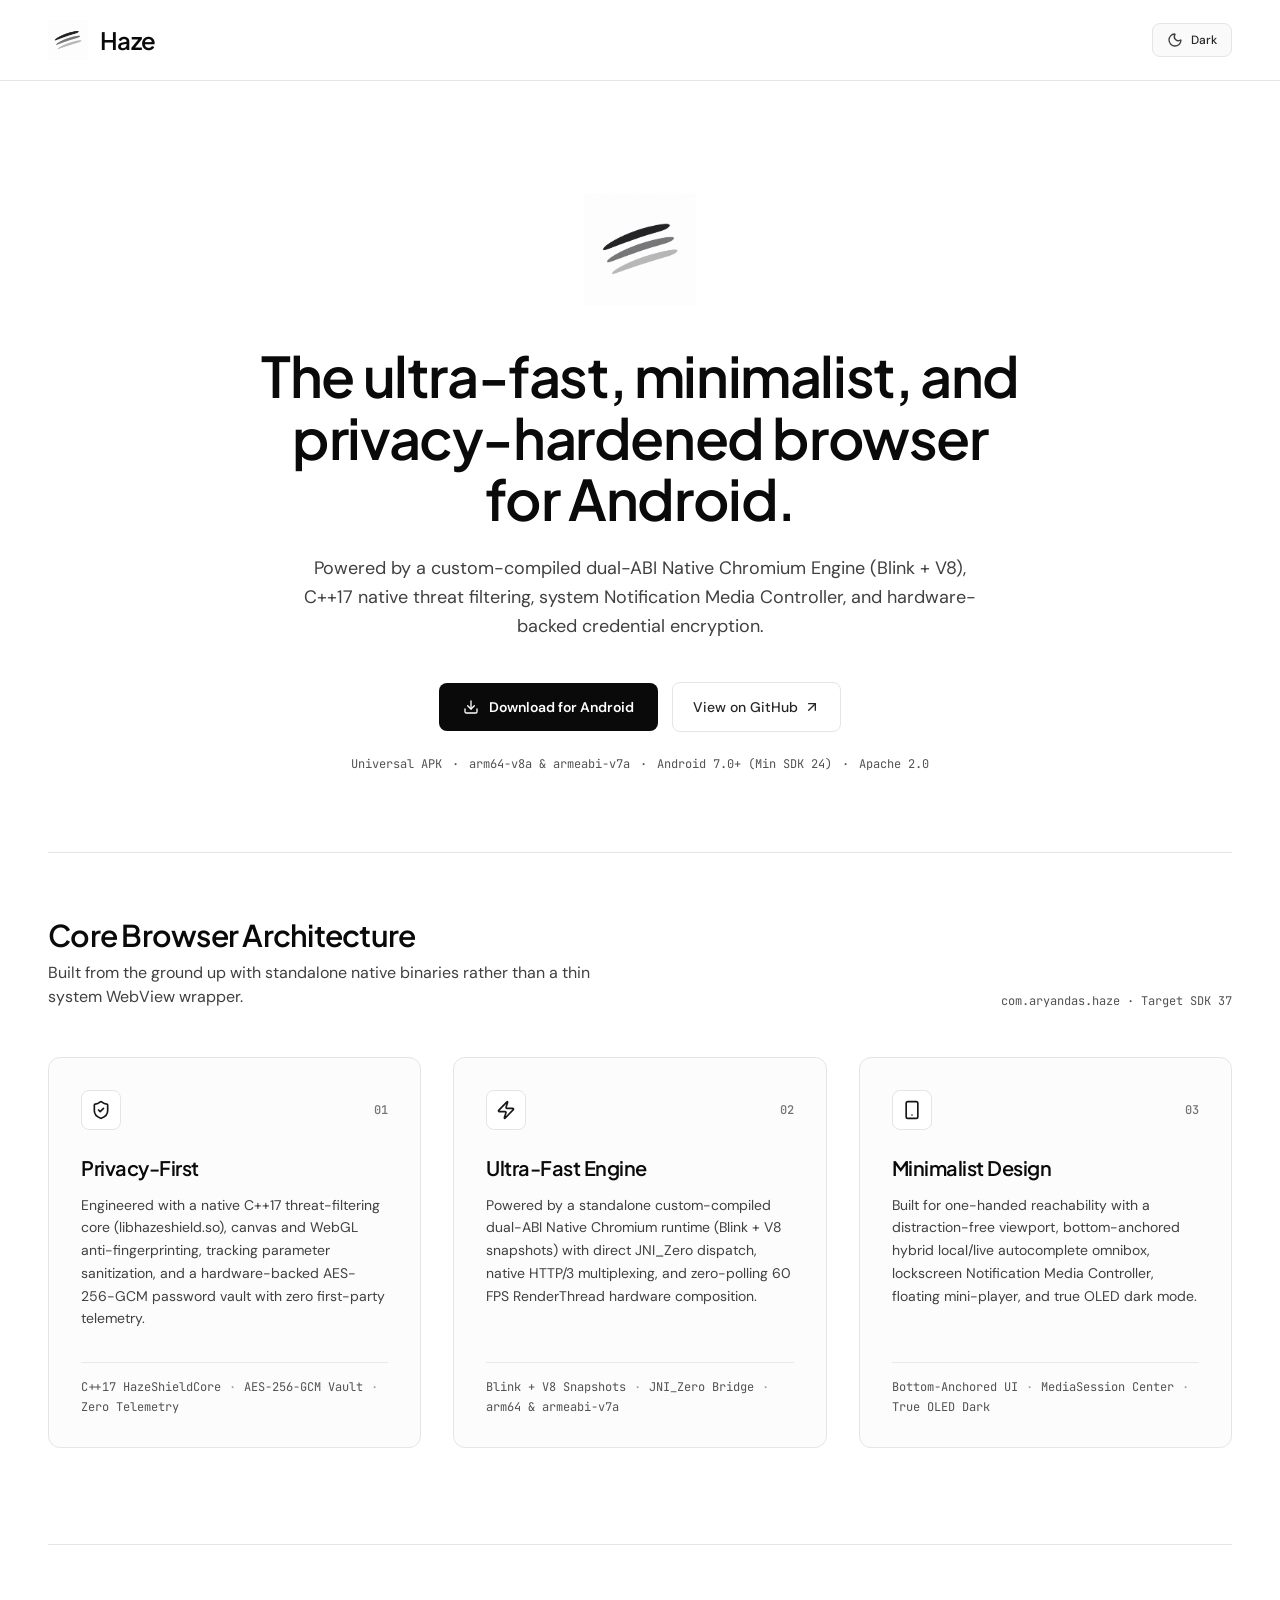
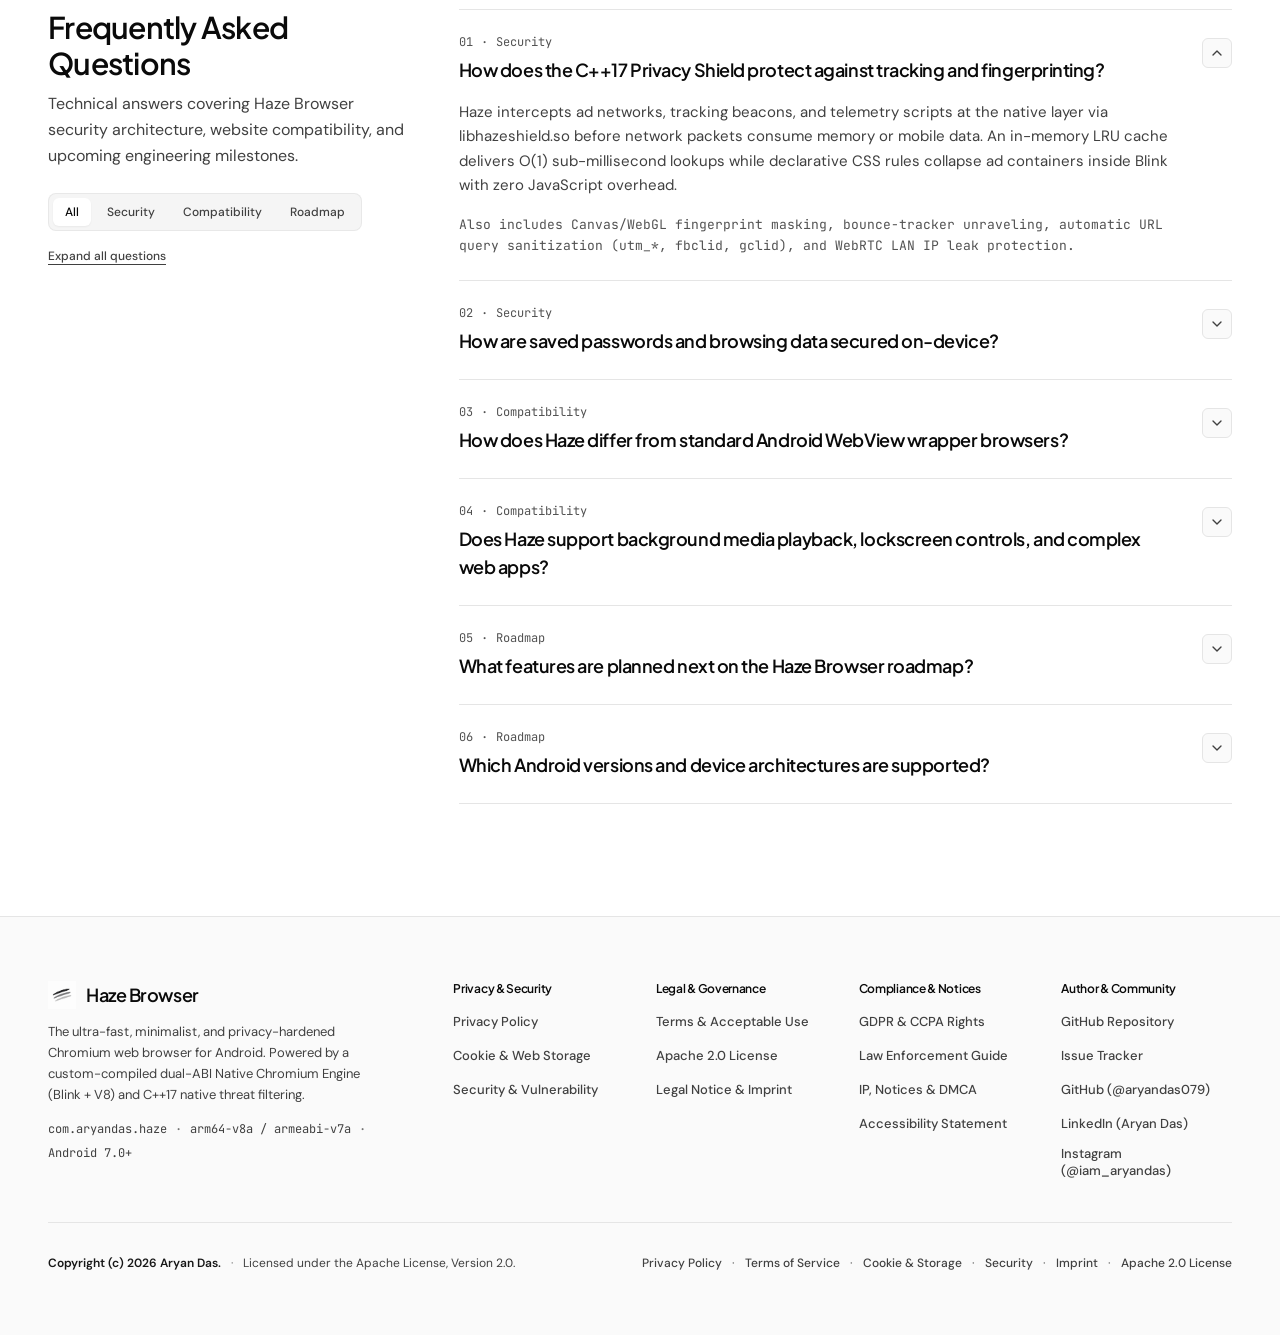
==== docs/index.html @ f76dc62c "feat: add FAQ section to App Extend the application with an FAQ component to provide detailed insigh" ====
<!doctype html>
<html lang="en">
  <head>
    <meta charset="UTF-8" />
    <meta name="viewport" content="width=device-width, initial-scale=1.0" />
    <title>Haze</title>
    <meta name="description" content="Minimalist Haze brand page featuring a clean header, blank canvas, and comprehensive responsive legal, compliance, and miscellaneous footer directory." />
    <meta property="og:title" content="Haze" />
    <meta property="og:description" content="Minimalist Haze brand page featuring a clean header, blank canvas, and comprehensive responsive legal, compliance, and miscellaneous footer directory." />
    <meta property="og:type" content="website" />
    <meta name="twitter:card" content="summary_large_image" />
    <link rel="icon" type="image/png" href="./assets/aistudio/logo_20afc45f.png" />
    <link rel="preconnect" href="https://fonts.googleapis.com" />
    <link rel="preconnect" href="https://fonts.gstatic.com" crossorigin />
    <link href="https://fonts.googleapis.com/css2?family=DM+Sans:ital,opsz,wght@0,9..40,400;0,9..40,500;0,9..40,600;1,9..40,400&family=JetBrains+Mono:wght@400;500&family=Plus+Jakarta+Sans:wght@500;600;700&display=swap" rel="stylesheet" />
    <script type="module" crossorigin src="./assets/index-BszpsVU8.js"></script>
    <link rel="stylesheet" crossorigin href="./assets/index-B4w_1JNa.css">
  </head>
  <body class="bg-white text-neutral-900 antialiased selection:bg-neutral-900 selection:text-white">
    <div id="root"></div>
  </body>
</html>
---- docs/assets/index-B4w_1JNa.css ----
/*! tailwindcss v4.3.3 | MIT License | https://tailwindcss.com */
@layer properties{@supports (((-webkit-hyphens:none)) and (not (margin-trim:inline))) or ((-moz-orient:inline) and (not (color:rgb(from red r g b)))){*,:before,:after,::backdrop{--tw-translate-x:0;--tw-translate-y:0;--tw-translate-z:0;--tw-space-y-reverse:0;--tw-divide-y-reverse:0;--tw-border-style:solid;--tw-leading:initial;--tw-font-weight:initial;--tw-tracking:initial;--tw-ordinal:initial;--tw-slashed-zero:initial;--tw-numeric-figure:initial;--tw-numeric-spacing:initial;--tw-numeric-fraction:initial;--tw-shadow:0 0 #0000;--tw-shadow-color:initial;--tw-shadow-alpha:100%;--tw-inset-shadow:0 0 #0000;--tw-inset-shadow-color:initial;--tw-inset-shadow-alpha:100%;--tw-ring-color:initial;--tw-ring-shadow:0 0 #0000;--tw-inset-ring-color:initial;--tw-inset-ring-shadow:0 0 #0000;--tw-ring-inset:initial;--tw-ring-offset-width:0px;--tw-ring-offset-color:#fff;--tw-ring-offset-shadow:0 0 #0000;--tw-backdrop-blur:initial;--tw-backdrop-brightness:initial;--tw-backdrop-contrast:initial;--tw-backdrop-grayscale:initial;--tw-backdrop-hue-rotate:initial;--tw-backdrop-invert:initial;--tw-backdrop-opacity:initial;--tw-backdrop-saturate:initial;--tw-backdrop-sepia:initial;--tw-duration:initial;--tw-ease:initial;--tw-outline-style:solid;--tw-blur:initial;--tw-brightness:initial;--tw-contrast:initial;--tw-grayscale:initial;--tw-hue-rotate:initial;--tw-invert:initial;--tw-opacity:initial;--tw-saturate:initial;--tw-sepia:initial;--tw-drop-shadow:initial;--tw-drop-shadow-color:initial;--tw-drop-shadow-alpha:100%;--tw-drop-shadow-size:initial}}}@layer theme{:root,:host{--font-sans:-apple-system, BlinkMacSystemFont, "Segoe UI", Roboto, "Helvetica Neue", "Noto Sans", Arial, sans-serif, "Apple Color Emoji", "Segoe UI Emoji", "Segoe UI Symbol", "Noto Color Emoji";--font-mono:ui-monospace, SFMono-Regular, Menlo, Monaco, Consolas, "Liberation Mono", "Courier New", monospace;--color-neutral-50:oklch(98.5% 0 none);--color-neutral-100:oklch(97% 0 none);--color-neutral-200:oklch(92.2% 0 none);--color-neutral-300:oklch(87% 0 none);--color-neutral-400:oklch(70.8% 0 none);--color-neutral-500:oklch(55.6% 0 none);--color-neutral-600:oklch(43.9% 0 none);--color-neutral-700:oklch(37.1% 0 none);--color-neutral-800:oklch(26.9% 0 none);--color-neutral-900:oklch(20.5% 0 none);--color-neutral-950:oklch(14.5% 0 none);--color-white:#fff;--spacing:.25rem;--container-sm:24rem;--container-md:28rem;--container-xl:36rem;--container-2xl:42rem;--container-3xl:48rem;--container-4xl:56rem;--text-xs:.75rem;--text-xs--line-height:calc(1 / .75);--text-sm:.875rem;--text-sm--line-height:calc(1.25 / .875);--text-base:1rem;--text-base--line-height:calc(1.5 / 1);--text-lg:1.125rem;--text-lg--line-height:calc(1.75 / 1.125);--text-xl:1.25rem;--text-xl--line-height:calc(1.75 / 1.25);--text-2xl:1.5rem;--text-2xl--line-height:calc(2 / 1.5);--text-3xl:1.875rem;--text-3xl--line-height:calc(2.25 / 1.875);--text-5xl:3rem;--text-5xl--line-height:1;--font-weight-medium:500;--font-weight-semibold:600;--tracking-tight:-.025em;--leading-relaxed:1.625;--radius-md:.375rem;--radius-lg:.5rem;--radius-xl:.75rem;--ease-out:cubic-bezier(0, 0, .2, 1);--default-transition-duration:.15s;--default-transition-timing-function:cubic-bezier(.4, 0, .2, 1);--default-font-family:var(--font-sans);--default-mono-font-family:var(--font-mono)}}@layer base{*,:after,:before,::backdrop{box-sizing:border-box;border:0 solid;margin:0;padding:0}::file-selector-button{box-sizing:border-box;border:0 solid;margin:0;padding:0}html,:host{-webkit-text-size-adjust:100%;tab-size:4;line-height:1.5;font-family:var(--default-font-family,-apple-system, BlinkMacSystemFont, "Segoe UI", Roboto, "Helvetica Neue", "Noto Sans", Arial, sans-serif, "Apple Color Emoji", "Segoe UI Emoji", "Segoe UI Symbol", "Noto Color Emoji");font-feature-settings:var(--default-font-feature-settings,normal);font-variation-settings:var(--default-font-variation-settings,normal);-webkit-tap-highlight-color:transparent}hr{height:0;color:inherit;border-top-width:1px}abbr:where([title]){-webkit-text-decoration:underline dotted;text-decoration:underline dotted}h1,h2,h3,h4,h5,h6{font-size:inherit;font-weight:inherit}a{color:inherit;-webkit-text-decoration:inherit;-webkit-text-decoration:inherit;-webkit-text-decoration:inherit;-webkit-text-decoration:inherit;text-decoration:inherit}b,strong{font-weight:bolder}code,kbd,samp,pre{font-family:var(--default-mono-font-family,ui-monospace, SFMono-Regular, Menlo, Monaco, Consolas, "Liberation Mono", "Courier New", monospace);font-feature-settings:var(--default-mono-font-feature-settings,normal);font-variation-settings:var(--default-mono-font-variation-settings,normal);font-size:1em}small{font-size:80%}sub,sup{vertical-align:baseline;font-size:75%;line-height:0;position:relative}sub{bottom:-.25em}sup{top:-.5em}table{text-indent:0;border-color:inherit;border-collapse:collapse}:-moz-focusring:where(:not(iframe)){outline:auto}progress{vertical-align:baseline}summary{display:list-item}ol,ul,menu{list-style:none}img,svg,video,canvas,audio,iframe,embed,object{vertical-align:middle;display:block}img,video{max-width:100%;height:auto}button,input,select,optgroup,textarea{font:inherit;font-feature-settings:inherit;font-variation-settings:inherit;letter-spacing:inherit;color:inherit;opacity:1;background-color:#0000;border-radius:0}::file-selector-button{font:inherit;font-feature-settings:inherit;font-variation-settings:inherit;letter-spacing:inherit;color:inherit;opacity:1;background-color:#0000;border-radius:0}:where(select:is([multiple],[size])) optgroup{font-weight:bolder}:where(select:is([multiple],[size])) optgroup option{padding-inline-start:20px}::file-selector-button{margin-inline-end:4px}::placeholder{opacity:1}@supports (not ((-webkit-appearance:-apple-pay-button))) or (contain-intrinsic-size:1px){::placeholder{color:currentColor}@supports (color:color-mix(in lab, red, red)){::placeholder{color:color-mix(in oklab, currentcolor 50%, transparent)}}}textarea{resize:vertical}::-webkit-search-decoration{-webkit-appearance:none}::-webkit-date-and-time-value{min-height:1lh;text-align:inherit}::-webkit-datetime-edit{display:inline-flex}::-webkit-datetime-edit-fields-wrapper{padding:0}::-webkit-datetime-edit{padding-block:0}::-webkit-datetime-edit-year-field{padding-block:0}::-webkit-datetime-edit-month-field{padding-block:0}::-webkit-datetime-edit-day-field{padding-block:0}::-webkit-datetime-edit-hour-field{padding-block:0}::-webkit-datetime-edit-minute-field{padding-block:0}::-webkit-datetime-edit-second-field{padding-block:0}::-webkit-datetime-edit-millisecond-field{padding-block:0}::-webkit-datetime-edit-meridiem-field{padding-block:0}::-webkit-calendar-picker-indicator{line-height:1}:-moz-ui-invalid{box-shadow:none}button,input:where([type=button],[type=reset],[type=submit]){appearance:button}::file-selector-button{appearance:button}::-webkit-inner-spin-button{height:auto}::-webkit-outer-spin-button{height:auto}[hidden]:where(:not([hidden=until-found])){display:none!important}:root{--font-display:"Plus Jakarta Sans", -apple-system, BlinkMacSystemFont, sans-serif;--font-sans:"DM Sans", -apple-system, BlinkMacSystemFont, sans-serif;--font-mono:"JetBrains Mono", monospace}body{font-family:var(--font-sans)}h1,h2,h3,h4,.font-display{font-family:var(--font-display)}.font-mono{font-family:var(--font-mono)}}@layer components;@layer utilities{.pointer-events-auto{pointer-events:auto}.pointer-events-none{pointer-events:none}.collapse{visibility:collapse}.absolute{position:absolute}.fixed{position:fixed}.relative{position:relative}.inset-0{inset:0}.top-4{top:calc(var(--spacing) * 4)}.right-4{right:calc(var(--spacing) * 4)}.right-6{right:calc(var(--spacing) * 6)}.bottom-6{bottom:calc(var(--spacing) * 6)}.z-40{z-index:40}.z-50{z-index:50}.mx-auto{margin-inline:auto}.mt-1{margin-top:var(--spacing)}.mt-2{margin-top:calc(var(--spacing) * 2)}.mt-2\.5{margin-top:calc(var(--spacing) * 2.5)}.mt-3{margin-top:calc(var(--spacing) * 3)}.mt-4{margin-top:calc(var(--spacing) * 4)}.mt-5{margin-top:calc(var(--spacing) * 5)}.mt-6{margin-top:calc(var(--spacing) * 6)}.mt-8{margin-top:calc(var(--spacing) * 8)}.mt-12{margin-top:calc(var(--spacing) * 12)}.mb-3{margin-bottom:calc(var(--spacing) * 3)}.mb-4{margin-bottom:calc(var(--spacing) * 4)}.mb-5{margin-bottom:calc(var(--spacing) * 5)}.mb-6{margin-bottom:calc(var(--spacing) * 6)}.mb-8{margin-bottom:calc(var(--spacing) * 8)}.mb-10{margin-bottom:calc(var(--spacing) * 10)}.block{display:block}.flex{display:flex}.grid{display:grid}.hidden{display:none}.inline-block{display:inline-block}.inline-flex{display:inline-flex}.h-3\.5{height:calc(var(--spacing) * 3.5)}.h-4{height:calc(var(--spacing) * 4)}.h-5{height:calc(var(--spacing) * 5)}.h-7{height:calc(var(--spacing) * 7)}.h-8{height:calc(var(--spacing) * 8)}.h-9{height:calc(var(--spacing) * 9)}.h-10{height:calc(var(--spacing) * 10)}.h-14{height:calc(var(--spacing) * 14)}.h-16{height:calc(var(--spacing) * 16)}.h-20{height:calc(var(--spacing) * 20)}.h-full{height:100%}.max-h-40{max-height:calc(var(--spacing) * 40)}.min-h-screen{min-height:100vh}.w-3\.5{width:calc(var(--spacing) * 3.5)}.w-4{width:calc(var(--spacing) * 4)}.w-5{width:calc(var(--spacing) * 5)}.w-7{width:calc(var(--spacing) * 7)}.w-8{width:calc(var(--spacing) * 8)}.w-9{width:calc(var(--spacing) * 9)}.w-10{width:calc(var(--spacing) * 10)}.w-14{width:calc(var(--spacing) * 14)}.w-20{width:calc(var(--spacing) * 20)}.w-full{width:100%}.max-w-2xl{max-width:var(--container-2xl)}.max-w-3xl{max-width:var(--container-3xl)}.max-w-4xl{max-width:var(--container-4xl)}.max-w-\[1440px\]{max-width:1440px}.max-w-md{max-width:var(--container-md)}.max-w-sm{max-width:var(--container-sm)}.max-w-xl{max-width:var(--container-xl)}.min-w-0{min-width:0}.flex-1{flex:1}.shrink-0{flex-shrink:0}.translate-y-0{--tw-translate-y:0px;translate:var(--tw-translate-x) var(--tw-translate-y)}.translate-y-3{--tw-translate-y:calc(var(--spacing) * 3);translate:var(--tw-translate-x) var(--tw-translate-y)}.rotate-0{rotate:0deg}.rotate-180{rotate:180deg}.cursor-pointer{cursor:pointer}.grid-cols-1{grid-template-columns:repeat(1,minmax(0,1fr))}.grid-cols-2{grid-template-columns:repeat(2,minmax(0,1fr))}.flex-col{flex-direction:column}.flex-wrap{flex-wrap:wrap}.items-center{align-items:center}.items-start{align-items:flex-start}.justify-between{justify-content:space-between}.justify-center{justify-content:center}.justify-end{justify-content:flex-end}.gap-1{gap:var(--spacing)}.gap-1\.5{gap:calc(var(--spacing) * 1.5)}.gap-2{gap:calc(var(--spacing) * 2)}.gap-2\.5{gap:calc(var(--spacing) * 2.5)}.gap-3{gap:calc(var(--spacing) * 3)}.gap-3\.5{gap:calc(var(--spacing) * 3.5)}.gap-4{gap:calc(var(--spacing) * 4)}.gap-6{gap:calc(var(--spacing) * 6)}.gap-8{gap:calc(var(--spacing) * 8)}.gap-10{gap:calc(var(--spacing) * 10)}:where(.space-y-1>:not(:last-child)){--tw-space-y-reverse:0;margin-block-start:calc(var(--spacing) * var(--tw-space-y-reverse));margin-block-end:calc(var(--spacing) * calc(1 - var(--tw-space-y-reverse)))}:where(.space-y-1\.5>:not(:last-child)){--tw-space-y-reverse:0;margin-block-start:calc(calc(var(--spacing) * 1.5) * var(--tw-space-y-reverse));margin-block-end:calc(calc(var(--spacing) * 1.5) * calc(1 - var(--tw-space-y-reverse)))}:where(.space-y-2\.5>:not(:last-child)){--tw-space-y-reverse:0;margin-block-start:calc(calc(var(--spacing) * 2.5) * var(--tw-space-y-reverse));margin-block-end:calc(calc(var(--spacing) * 2.5) * calc(1 - var(--tw-space-y-reverse)))}:where(.space-y-3>:not(:last-child)){--tw-space-y-reverse:0;margin-block-start:calc(calc(var(--spacing) * 3) * var(--tw-space-y-reverse));margin-block-end:calc(calc(var(--spacing) * 3) * calc(1 - var(--tw-space-y-reverse)))}:where(.space-y-6>:not(:last-child)){--tw-space-y-reverse:0;margin-block-start:calc(calc(var(--spacing) * 6) * var(--tw-space-y-reverse));margin-block-end:calc(calc(var(--spacing) * 6) * calc(1 - var(--tw-space-y-reverse)))}:where(.space-y-8>:not(:last-child)){--tw-space-y-reverse:0;margin-block-start:calc(calc(var(--spacing) * 8) * var(--tw-space-y-reverse));margin-block-end:calc(calc(var(--spacing) * 8) * calc(1 - var(--tw-space-y-reverse)))}.gap-x-2{column-gap:calc(var(--spacing) * 2)}.gap-x-2\.5{column-gap:calc(var(--spacing) * 2.5)}.gap-y-1{row-gap:var(--spacing)}.gap-y-1\.5{row-gap:calc(var(--spacing) * 1.5)}:where(.divide-y>:not(:last-child)){--tw-divide-y-reverse:0;border-bottom-style:var(--tw-border-style);border-top-style:var(--tw-border-style);border-top-width:calc(1px * var(--tw-divide-y-reverse));border-bottom-width:calc(1px * calc(1 - var(--tw-divide-y-reverse)))}:where(.divide-neutral-200>:not(:last-child)){border-color:var(--color-neutral-200)}.truncate{text-overflow:ellipsis;white-space:nowrap;overflow:hidden}.overflow-hidden{overflow:hidden}.overflow-y-auto{overflow-y:auto}.rounded-lg{border-radius:var(--radius-lg)}.rounded-md{border-radius:var(--radius-md)}.rounded-xl{border-radius:var(--radius-xl)}.border{border-style:var(--tw-border-style);border-width:1px}.border-y{border-block-style:var(--tw-border-style);border-block-width:1px}.border-t{border-top-style:var(--tw-border-style);border-top-width:1px}.border-b{border-bottom-style:var(--tw-border-style);border-bottom-width:1px}.border-l{border-left-style:var(--tw-border-style);border-left-width:1px}.border-neutral-200{border-color:var(--color-neutral-200)}.border-neutral-200\/80{border-color:#e5e5e5cc}@supports (color:color-mix(in lab, red, red)){.border-neutral-200\/80{border-color:color-mix(in oklab, var(--color-neutral-200) 80%, transparent)}}.border-neutral-800{border-color:var(--color-neutral-800)}.bg-neutral-50{background-color:var(--color-neutral-50)}.bg-neutral-50\/60{background-color:#fafafa99}@supports (color:color-mix(in lab, red, red)){.bg-neutral-50\/60{background-color:color-mix(in oklab, var(--color-neutral-50) 60%, transparent)}}.bg-neutral-100{background-color:var(--color-neutral-100)}.bg-neutral-900{background-color:var(--color-neutral-900)}.bg-neutral-950{background-color:var(--color-neutral-950)}.bg-neutral-950\/50{background-color:#0a0a0a80}@supports (color:color-mix(in lab, red, red)){.bg-neutral-950\/50{background-color:color-mix(in oklab, var(--color-neutral-950) 50%, transparent)}}.bg-white{background-color:var(--color-white)}.stroke-neutral-300{stroke:var(--color-neutral-300)}.stroke-neutral-500{stroke:var(--color-neutral-500)}.stroke-neutral-900{stroke:var(--color-neutral-900)}.object-contain{object-fit:contain}.p-1{padding:var(--spacing)}.p-1\.5{padding:calc(var(--spacing) * 1.5)}.p-2{padding:calc(var(--spacing) * 2)}.p-3{padding:calc(var(--spacing) * 3)}.p-4{padding:calc(var(--spacing) * 4)}.p-6{padding:calc(var(--spacing) * 6)}.px-3{padding-inline:calc(var(--spacing) * 3)}.px-3\.5{padding-inline:calc(var(--spacing) * 3.5)}.px-4{padding-inline:calc(var(--spacing) * 4)}.px-5{padding-inline:calc(var(--spacing) * 5)}.px-6{padding-inline:calc(var(--spacing) * 6)}.py-1\.5{padding-block:calc(var(--spacing) * 1.5)}.py-2{padding-block:calc(var(--spacing) * 2)}.py-2\.5{padding-block:calc(var(--spacing) * 2.5)}.py-3\.5{padding-block:calc(var(--spacing) * 3.5)}.py-4{padding-block:calc(var(--spacing) * 4)}.py-5{padding-block:calc(var(--spacing) * 5)}.py-8{padding-block:calc(var(--spacing) * 8)}.py-12{padding-block:calc(var(--spacing) * 12)}.pt-1{padding-top:var(--spacing)}.pt-4{padding-top:calc(var(--spacing) * 4)}.pt-6{padding-top:calc(var(--spacing) * 6)}.pt-8{padding-top:calc(var(--spacing) * 8)}.pt-12{padding-top:calc(var(--spacing) * 12)}.pt-16{padding-top:calc(var(--spacing) * 16)}.pr-0{padding-right:0}.pb-6{padding-bottom:calc(var(--spacing) * 6)}.pb-10{padding-bottom:calc(var(--spacing) * 10)}.pb-16{padding-bottom:calc(var(--spacing) * 16)}.pb-20{padding-bottom:calc(var(--spacing) * 20)}.text-center{text-align:center}.text-left{text-align:left}.font-mono{font-family:var(--font-mono)}.text-2xl{font-size:var(--text-2xl);line-height:var(--tw-leading,var(--text-2xl--line-height))}.text-3xl{font-size:var(--text-3xl);line-height:var(--tw-leading,var(--text-3xl--line-height))}.text-base{font-size:var(--text-base);line-height:var(--tw-leading,var(--text-base--line-height))}.text-lg{font-size:var(--text-lg);line-height:var(--tw-leading,var(--text-lg--line-height))}.text-sm{font-size:var(--text-sm);line-height:var(--tw-leading,var(--text-sm--line-height))}.text-xl{font-size:var(--text-xl);line-height:var(--tw-leading,var(--text-xl--line-height))}.text-xs{font-size:var(--text-xs);line-height:var(--tw-leading,var(--text-xs--line-height))}.leading-\[1\.1\]{--tw-leading:1.1;line-height:1.1}.leading-relaxed{--tw-leading:var(--leading-relaxed);line-height:var(--leading-relaxed)}.font-medium{--tw-font-weight:var(--font-weight-medium);font-weight:var(--font-weight-medium)}.font-semibold{--tw-font-weight:var(--font-weight-semibold);font-weight:var(--font-weight-semibold)}.tracking-tight{--tw-tracking:var(--tracking-tight);letter-spacing:var(--tracking-tight)}.whitespace-nowrap{white-space:nowrap}.text-neutral-200{color:var(--color-neutral-200)}.text-neutral-400{color:var(--color-neutral-400)}.text-neutral-500{color:var(--color-neutral-500)}.text-neutral-600{color:var(--color-neutral-600)}.text-neutral-700{color:var(--color-neutral-700)}.text-neutral-800{color:var(--color-neutral-800)}.text-neutral-900{color:var(--color-neutral-900)}.text-neutral-950{color:var(--color-neutral-950)}.text-white{color:var(--color-white)}.tabular-nums{--tw-numeric-spacing:tabular-nums;font-variant-numeric:var(--tw-ordinal,) var(--tw-slashed-zero,) var(--tw-numeric-figure,) var(--tw-numeric-spacing,) var(--tw-numeric-fraction,)}.underline{text-decoration-line:underline}.underline-offset-4{text-underline-offset:4px}.antialiased{-webkit-font-smoothing:antialiased;-moz-osx-font-smoothing:grayscale}.opacity-0{opacity:0}.opacity-100{opacity:1}.mix-blend-multiply{mix-blend-mode:multiply}.shadow-2xl{--tw-shadow:0 25px 50px -12px var(--tw-shadow-color,#00000040);box-shadow:var(--tw-inset-shadow), var(--tw-inset-ring-shadow), var(--tw-ring-offset-shadow), var(--tw-ring-shadow), var(--tw-shadow)}.shadow-lg{--tw-shadow:0 10px 15px -3px var(--tw-shadow-color,#0000001a), 0 4px 6px -4px var(--tw-shadow-color,#0000001a);box-shadow:var(--tw-inset-shadow), var(--tw-inset-ring-shadow), var(--tw-ring-offset-shadow), var(--tw-ring-shadow), var(--tw-shadow)}.shadow-xs{--tw-shadow:0 1px 2px 0 var(--tw-shadow-color,#0000000d);box-shadow:var(--tw-inset-shadow), var(--tw-inset-ring-shadow), var(--tw-ring-offset-shadow), var(--tw-ring-shadow), var(--tw-shadow)}.backdrop-blur-\[2px\]{--tw-backdrop-blur:blur(2px);-webkit-backdrop-filter:var(--tw-backdrop-blur,) var(--tw-backdrop-brightness,) var(--tw-backdrop-contrast,) var(--tw-backdrop-grayscale,) var(--tw-backdrop-hue-rotate,) var(--tw-backdrop-invert,) var(--tw-backdrop-opacity,) var(--tw-backdrop-saturate,) var(--tw-backdrop-sepia,);backdrop-filter:var(--tw-backdrop-blur,) var(--tw-backdrop-brightness,) var(--tw-backdrop-contrast,) var(--tw-backdrop-grayscale,) var(--tw-backdrop-hue-rotate,) var(--tw-backdrop-invert,) var(--tw-backdrop-opacity,) var(--tw-backdrop-saturate,) var(--tw-backdrop-sepia,)}.transition-all{transition-property:all;transition-timing-function:var(--tw-ease,var(--default-transition-timing-function));transition-duration:var(--tw-duration,var(--default-transition-duration))}.transition-colors{transition-property:color,background-color,border-color,outline-color,text-decoration-color,fill,stroke,--tw-gradient-from,--tw-gradient-via,--tw-gradient-to;transition-timing-function:var(--tw-ease,var(--default-transition-timing-function));transition-duration:var(--tw-duration,var(--default-transition-duration))}.transition-opacity{transition-property:opacity;transition-timing-function:var(--tw-ease,var(--default-transition-timing-function));transition-duration:var(--tw-duration,var(--default-transition-duration))}.transition-transform{transition-property:transform,translate,scale,rotate;transition-timing-function:var(--tw-ease,var(--default-transition-timing-function));transition-duration:var(--tw-duration,var(--default-transition-duration))}.delay-75{transition-delay:75ms}.delay-150{transition-delay:.15s}.delay-200{transition-delay:.2s}.delay-300{transition-delay:.3s}.duration-150{--tw-duration:.15s;transition-duration:.15s}.duration-200{--tw-duration:.2s;transition-duration:.2s}.duration-500{--tw-duration:.5s;transition-duration:.5s}.ease-out{--tw-ease:var(--ease-out);transition-timing-function:var(--ease-out)}.select-none{-webkit-user-select:none;user-select:none}@media (hover:hover){.group-hover\:scale-\[1\.03\]:is(:where(.group):hover *){scale:1.03}.group-hover\:text-neutral-700:is(:where(.group):hover *){color:var(--color-neutral-700)}.group-hover\:text-neutral-950:is(:where(.group):hover *){color:var(--color-neutral-950)}}.selection\:bg-neutral-900 ::selection{background-color:var(--color-neutral-900)}.selection\:bg-neutral-900::selection{background-color:var(--color-neutral-900)}.selection\:text-white ::selection{color:var(--color-white)}.selection\:text-white::selection{color:var(--color-white)}@media (hover:hover){.hover\:border-neutral-300:hover{border-color:var(--color-neutral-300)}.hover\:bg-neutral-100:hover{background-color:var(--color-neutral-100)}.hover\:bg-neutral-200\/70:hover{background-color:#e5e5e5b3}@supports (color:color-mix(in lab, red, red)){.hover\:bg-neutral-200\/70:hover{background-color:color-mix(in oklab, var(--color-neutral-200) 70%, transparent)}}.hover\:bg-neutral-200\/80:hover{background-color:#e5e5e5cc}@supports (color:color-mix(in lab, red, red)){.hover\:bg-neutral-200\/80:hover{background-color:color-mix(in oklab, var(--color-neutral-200) 80%, transparent)}}.hover\:bg-neutral-800:hover{background-color:var(--color-neutral-800)}.hover\:text-neutral-700:hover{color:var(--color-neutral-700)}.hover\:text-neutral-950:hover{color:var(--color-neutral-950)}.hover\:underline:hover{text-decoration-line:underline}}.focus-visible\:outline-2:focus-visible{outline-style:var(--tw-outline-style);outline-width:2px}.focus-visible\:outline-offset-2:focus-visible{outline-offset:2px}.focus-visible\:outline-offset-4:focus-visible{outline-offset:4px}.focus-visible\:outline-neutral-950:focus-visible{outline-color:var(--color-neutral-950)}@media (prefers-reduced-motion:reduce){.motion-reduce\:translate-y-0{--tw-translate-y:0px;translate:var(--tw-translate-x) var(--tw-translate-y)}.motion-reduce\:opacity-100{opacity:1}.motion-reduce\:transition-none{transition-property:none}}@media (width>=40rem){.sm\:col-span-2{grid-column:span 2/span 2}.sm\:mt-6{margin-top:calc(var(--spacing) * 6)}.sm\:mt-10{margin-top:calc(var(--spacing) * 10)}.sm\:mb-10{margin-bottom:calc(var(--spacing) * 10)}.sm\:mb-12{margin-bottom:calc(var(--spacing) * 12)}.sm\:inline{display:inline}.sm\:h-10{height:calc(var(--spacing) * 10)}.sm\:h-20{height:calc(var(--spacing) * 20)}.sm\:h-24{height:calc(var(--spacing) * 24)}.sm\:w-10{width:calc(var(--spacing) * 10)}.sm\:w-24{width:calc(var(--spacing) * 24)}.sm\:w-auto{width:auto}.sm\:grid-cols-2{grid-template-columns:repeat(2,minmax(0,1fr))}.sm\:grid-cols-4{grid-template-columns:repeat(4,minmax(0,1fr))}.sm\:flex-row{flex-direction:row}.sm\:items-center{align-items:center}.sm\:items-end{align-items:flex-end}.sm\:p-8{padding:calc(var(--spacing) * 8)}.sm\:px-8{padding-inline:calc(var(--spacing) * 8)}.sm\:px-10{padding-inline:calc(var(--spacing) * 10)}.sm\:py-6{padding-block:calc(var(--spacing) * 6)}.sm\:py-10{padding-block:calc(var(--spacing) * 10)}.sm\:py-16{padding-block:calc(var(--spacing) * 16)}.sm\:pt-16{padding-top:calc(var(--spacing) * 16)}.sm\:pt-24{padding-top:calc(var(--spacing) * 24)}.sm\:pr-10{padding-right:calc(var(--spacing) * 10)}.sm\:pb-20{padding-bottom:calc(var(--spacing) * 20)}.sm\:pb-24{padding-bottom:calc(var(--spacing) * 24)}.sm\:pb-28{padding-bottom:calc(var(--spacing) * 28)}.sm\:text-2xl{font-size:var(--text-2xl);line-height:var(--tw-leading,var(--text-2xl--line-height))}.sm\:text-3xl{font-size:var(--text-3xl);line-height:var(--tw-leading,var(--text-3xl--line-height))}.sm\:text-5xl{font-size:var(--text-5xl);line-height:var(--tw-leading,var(--text-5xl--line-height))}.sm\:text-base{font-size:var(--text-base);line-height:var(--tw-leading,var(--text-base--line-height))}.sm\:text-lg{font-size:var(--text-lg);line-height:var(--tw-leading,var(--text-lg--line-height))}.sm\:text-xl{font-size:var(--text-xl);line-height:var(--tw-leading,var(--text-xl--line-height))}.sm\:text-\[13px\]{font-size:13px}.sm\:text-\[15px\]{font-size:15px}}@media (width>=48rem){.md\:h-28{height:calc(var(--spacing) * 28)}.md\:max-h-none{max-height:none}.md\:w-28{width:calc(var(--spacing) * 28)}.md\:w-64{width:calc(var(--spacing) * 64)}.md\:grid-cols-3{grid-template-columns:repeat(3,minmax(0,1fr))}.md\:flex-row{flex-direction:row}.md\:border-r{border-right-style:var(--tw-border-style);border-right-width:1px}.md\:border-b-0{border-bottom-style:var(--tw-border-style);border-bottom-width:0}}@media (width>=64rem){.lg\:col-span-4{grid-column:span 4/span 4}.lg\:col-span-8{grid-column:span 8/span 8}.lg\:grid-cols-12{grid-template-columns:repeat(12,minmax(0,1fr))}.lg\:flex-row{flex-direction:row}.lg\:items-center{align-items:center}.lg\:gap-8{gap:calc(var(--spacing) * 8)}.lg\:gap-12{gap:calc(var(--spacing) * 12)}.lg\:px-12{padding-inline:calc(var(--spacing) * 12)}.lg\:pt-28{padding-top:calc(var(--spacing) * 28)}.lg\:pr-8{padding-right:calc(var(--spacing) * 8)}.lg\:text-lg{font-size:var(--text-lg);line-height:var(--tw-leading,var(--text-lg--line-height))}.lg\:text-\[56px\]{font-size:56px}}:where(.dark\:divide-neutral-800:where(.dark,.dark *)>:not(:last-child)){border-color:var(--color-neutral-800)}.dark\:border-neutral-200:where(.dark,.dark *){border-color:var(--color-neutral-200)}.dark\:border-neutral-800:where(.dark,.dark *){border-color:var(--color-neutral-800)}.dark\:border-neutral-800\/80:where(.dark,.dark *){border-color:#262626cc}@supports (color:color-mix(in lab, red, red)){.dark\:border-neutral-800\/80:where(.dark,.dark *){border-color:color-mix(in oklab, var(--color-neutral-800) 80%, transparent)}}.dark\:bg-neutral-800:where(.dark,.dark *){background-color:var(--color-neutral-800)}.dark\:bg-neutral-900:where(.dark,.dark *){background-color:var(--color-neutral-900)}.dark\:bg-neutral-900\/40:where(.dark,.dark *){background-color:#17171766}@supports (color:color-mix(in lab, red, red)){.dark\:bg-neutral-900\/40:where(.dark,.dark *){background-color:color-mix(in oklab, var(--color-neutral-900) 40%, transparent)}}.dark\:bg-neutral-900\/50:where(.dark,.dark *){background-color:#17171780}@supports (color:color-mix(in lab, red, red)){.dark\:bg-neutral-900\/50:where(.dark,.dark *){background-color:color-mix(in oklab, var(--color-neutral-900) 50%, transparent)}}.dark\:bg-neutral-900\/60:where(.dark,.dark *){background-color:#17171799}@supports (color:color-mix(in lab, red, red)){.dark\:bg-neutral-900\/60:where(.dark,.dark *){background-color:color-mix(in oklab, var(--color-neutral-900) 60%, transparent)}}.dark\:bg-neutral-950:where(.dark,.dark *){background-color:var(--color-neutral-950)}.dark\:bg-white:where(.dark,.dark *){background-color:var(--color-white)}.dark\:stroke-neutral-400:where(.dark,.dark *){stroke:var(--color-neutral-400)}.dark\:stroke-neutral-600:where(.dark,.dark *){stroke:var(--color-neutral-600)}.dark\:stroke-white:where(.dark,.dark *){stroke:var(--color-white)}.dark\:text-neutral-100:where(.dark,.dark *){color:var(--color-neutral-100)}.dark\:text-neutral-200:where(.dark,.dark *){color:var(--color-neutral-200)}.dark\:text-neutral-300:where(.dark,.dark *){color:var(--color-neutral-300)}.dark\:text-neutral-400:where(.dark,.dark *){color:var(--color-neutral-400)}.dark\:text-neutral-500:where(.dark,.dark *){color:var(--color-neutral-500)}.dark\:text-neutral-600:where(.dark,.dark *){color:var(--color-neutral-600)}.dark\:text-neutral-950:where(.dark,.dark *){color:var(--color-neutral-950)}.dark\:text-white:where(.dark,.dark *){color:var(--color-white)}.dark\:mix-blend-screen:where(.dark,.dark *){mix-blend-mode:screen}.dark\:invert:where(.dark,.dark *){--tw-invert:invert(100%);filter:var(--tw-blur,) var(--tw-brightness,) var(--tw-contrast,) var(--tw-grayscale,) var(--tw-hue-rotate,) var(--tw-invert,) var(--tw-saturate,) var(--tw-sepia,) var(--tw-drop-shadow,)}@media (hover:hover){.dark\:group-hover\:text-neutral-200:where(.dark,.dark *):is(:where(.group):hover *){color:var(--color-neutral-200)}.dark\:group-hover\:text-white:where(.dark,.dark *):is(:where(.group):hover *){color:var(--color-white)}.dark\:hover\:border-neutral-700:where(.dark,.dark *):hover{border-color:var(--color-neutral-700)}.dark\:hover\:bg-neutral-200:where(.dark,.dark *):hover{background-color:var(--color-neutral-200)}.dark\:hover\:bg-neutral-800:where(.dark,.dark *):hover{background-color:var(--color-neutral-800)}.dark\:hover\:bg-neutral-800\/80:where(.dark,.dark *):hover{background-color:#262626cc}@supports (color:color-mix(in lab, red, red)){.dark\:hover\:bg-neutral-800\/80:where(.dark,.dark *):hover{background-color:color-mix(in oklab, var(--color-neutral-800) 80%, transparent)}}.dark\:hover\:bg-neutral-900:where(.dark,.dark *):hover{background-color:var(--color-neutral-900)}.dark\:hover\:text-neutral-300:where(.dark,.dark *):hover{color:var(--color-neutral-300)}.dark\:hover\:text-white:where(.dark,.dark *):hover{color:var(--color-white)}}.dark\:focus-visible\:outline-white:where(.dark,.dark *):focus-visible{outline-color:var(--color-white)}}@property --tw-translate-x{syntax:"*";inherits:false;initial-value:0}@property --tw-translate-y{syntax:"*";inherits:false;initial-value:0}@property --tw-translate-z{syntax:"*";inherits:false;initial-value:0}@property --tw-space-y-reverse{syntax:"*";inherits:false;initial-value:0}@property --tw-divide-y-reverse{syntax:"*";inherits:false;initial-value:0}@property --tw-border-style{syntax:"*";inherits:false;initial-value:solid}@property --tw-leading{syntax:"*";inherits:false}@property --tw-font-weight{syntax:"*";inherits:false}@property --tw-tracking{syntax:"*";inherits:false}@property --tw-ordinal{syntax:"*";inherits:false}@property --tw-slashed-zero{syntax:"*";inherits:false}@property --tw-numeric-figure{syntax:"*";inherits:false}@property --tw-numeric-spacing{syntax:"*";inherits:false}@property --tw-numeric-fraction{syntax:"*";inherits:false}@property --tw-shadow{syntax:"*";inherits:false;initial-value:0 0 #0000}@property --tw-shadow-color{syntax:"*";inherits:false}@property --tw-shadow-alpha{syntax:"<percentage>";inherits:false;initial-value:100%}@property --tw-inset-shadow{syntax:"*";inherits:false;initial-value:0 0 #0000}@property --tw-inset-shadow-color{syntax:"*";inherits:false}@property --tw-inset-shadow-alpha{syntax:"<percentage>";inherits:false;initial-value:100%}@property --tw-ring-color{syntax:"*";inherits:false}@property --tw-ring-shadow{syntax:"*";inherits:false;initial-value:0 0 #0000}@property --tw-inset-ring-color{syntax:"*";inherits:false}@property --tw-inset-ring-shadow{syntax:"*";inherits:false;initial-value:0 0 #0000}@property --tw-ring-inset{syntax:"*";inherits:false}@property --tw-ring-offset-width{syntax:"<length>";inherits:false;initial-value:0}@property --tw-ring-offset-color{syntax:"*";inherits:false;initial-value:#fff}@property --tw-ring-offset-shadow{syntax:"*";inherits:false;initial-value:0 0 #0000}@property --tw-backdrop-blur{syntax:"*";inherits:false}@property --tw-backdrop-brightness{syntax:"*";inherits:false}@property --tw-backdrop-contrast{syntax:"*";inherits:false}@property --tw-backdrop-grayscale{syntax:"*";inherits:false}@property --tw-backdrop-hue-rotate{syntax:"*";inherits:false}@property --tw-backdrop-invert{syntax:"*";inherits:false}@property --tw-backdrop-opacity{syntax:"*";inherits:false}@property --tw-backdrop-saturate{syntax:"*";inherits:false}@property --tw-backdrop-sepia{syntax:"*";inherits:false}@property --tw-duration{syntax:"*";inherits:false}@property --tw-ease{syntax:"*";inherits:false}@property --tw-outline-style{syntax:"*";inherits:false;initial-value:solid}@property --tw-blur{syntax:"*";inherits:false}@property --tw-brightness{syntax:"*";inherits:false}@property --tw-contrast{syntax:"*";inherits:false}@property --tw-grayscale{syntax:"*";inherits:false}@property --tw-hue-rotate{syntax:"*";inherits:false}@property --tw-invert{syntax:"*";inherits:false}@property --tw-opacity{syntax:"*";inherits:false}@property --tw-saturate{syntax:"*";inherits:false}@property --tw-sepia{syntax:"*";inherits:false}@property --tw-drop-shadow{syntax:"*";inherits:false}@property --tw-drop-shadow-color{syntax:"*";inherits:false}@property --tw-drop-shadow-alpha{syntax:"<percentage>";inherits:false;initial-value:100%}@property --tw-drop-shadow-size{syntax:"*";inherits:false}
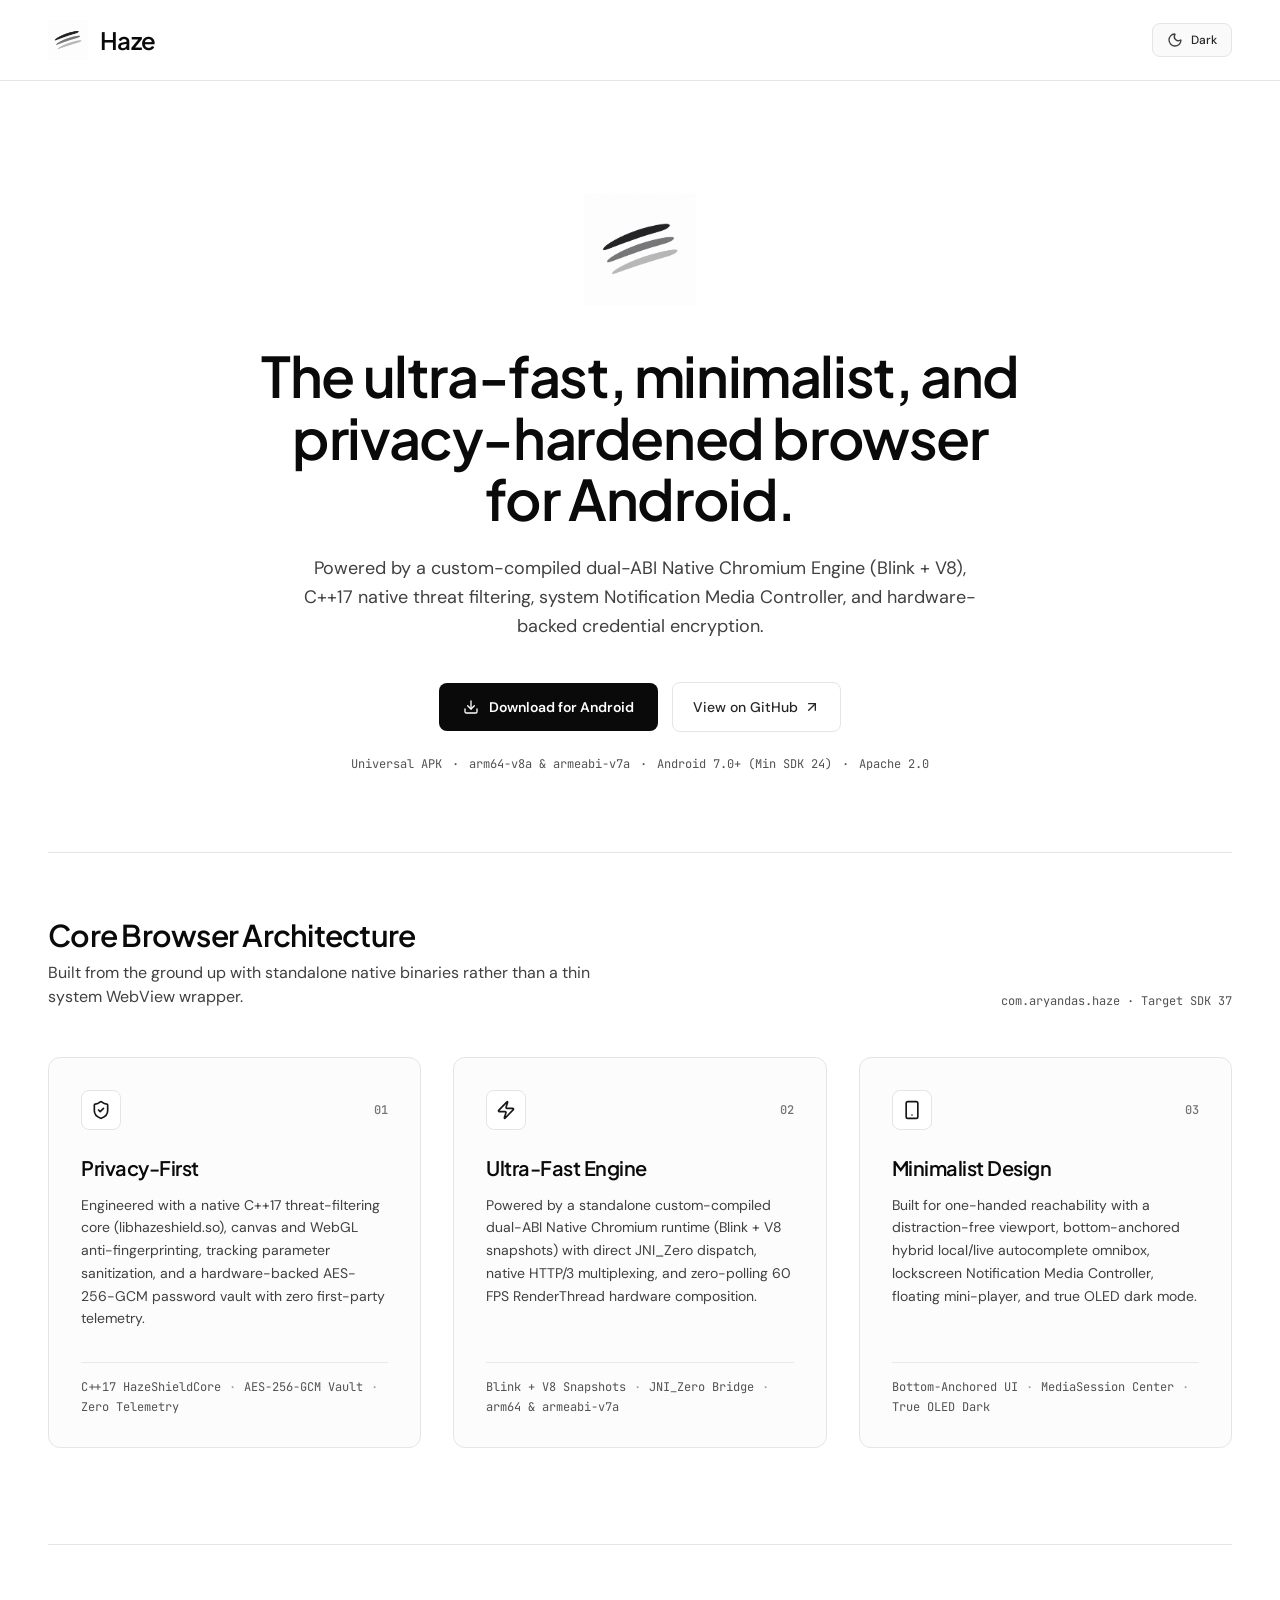
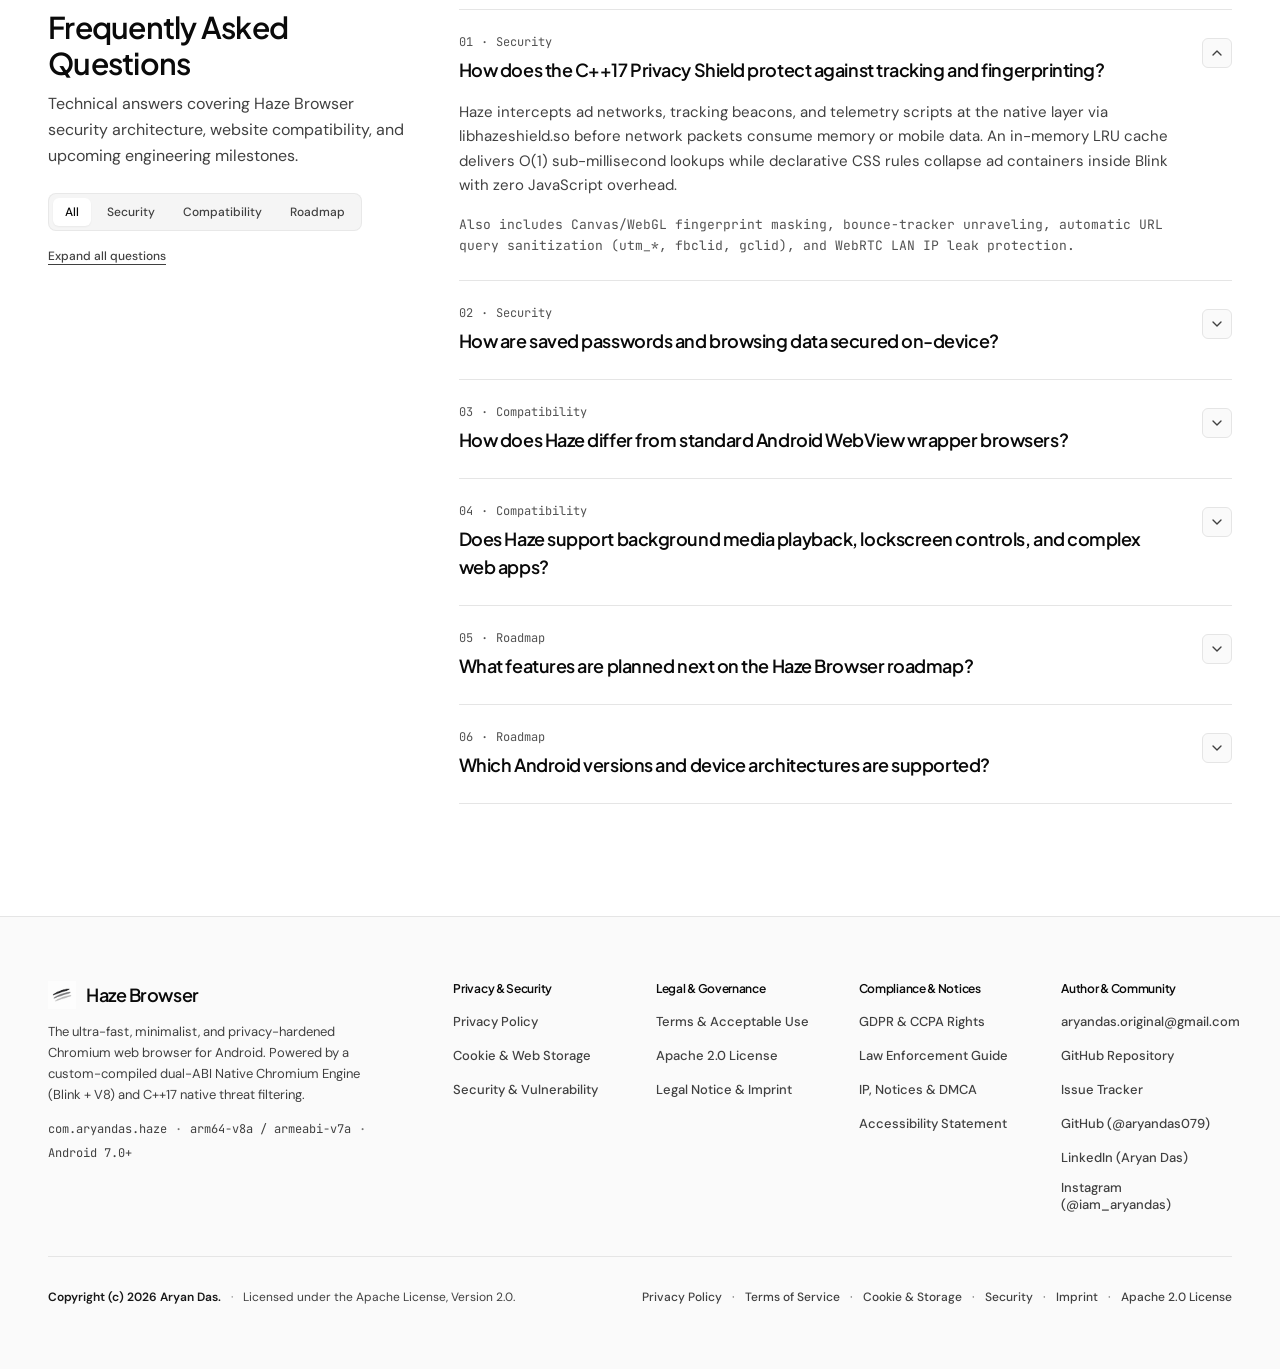
==== commit 7c6a6b53: "chore: update contact email to aryandas.original@gmail.com Standardize the developer contact email a" ====
--- a/docs/index.html
+++ b/docs/index.html
@@ -13,8 +13,8 @@
     <link rel="preconnect" href="https://fonts.googleapis.com" />
     <link rel="preconnect" href="https://fonts.gstatic.com" crossorigin />
     <link href="https://fonts.googleapis.com/css2?family=DM+Sans:ital,opsz,wght@0,9..40,400;0,9..40,500;0,9..40,600;1,9..40,400&family=JetBrains+Mono:wght@400;500&family=Plus+Jakarta+Sans:wght@500;600;700&display=swap" rel="stylesheet" />
-    <script type="module" crossorigin src="./assets/index-BszpsVU8.js"></script>
-    <link rel="stylesheet" crossorigin href="./assets/index-B4w_1JNa.css">
+    <script type="module" crossorigin src="./assets/index-BS24op6D.js"></script>
+    <link rel="stylesheet" crossorigin href="./assets/index-qoySZBCH.css">
   </head>
   <body class="bg-white text-neutral-900 antialiased selection:bg-neutral-900 selection:text-white">
     <div id="root"></div>
--- a/docs/assets/index-qoySZBCH.css
+++ b/docs/assets/index-qoySZBCH.css
@@ -0,0 +1,2 @@
+/*! tailwindcss v4.3.3 | MIT License | https://tailwindcss.com */
+@layer properties{@supports (((-webkit-hyphens:none)) and (not (margin-trim:inline))) or ((-moz-orient:inline) and (not (color:rgb(from red r g b)))){*,:before,:after,::backdrop{--tw-translate-x:0;--tw-translate-y:0;--tw-translate-z:0;--tw-space-y-reverse:0;--tw-divide-y-reverse:0;--tw-border-style:solid;--tw-leading:initial;--tw-font-weight:initial;--tw-tracking:initial;--tw-ordinal:initial;--tw-slashed-zero:initial;--tw-numeric-figure:initial;--tw-numeric-spacing:initial;--tw-numeric-fraction:initial;--tw-shadow:0 0 #0000;--tw-shadow-color:initial;--tw-shadow-alpha:100%;--tw-inset-shadow:0 0 #0000;--tw-inset-shadow-color:initial;--tw-inset-shadow-alpha:100%;--tw-ring-color:initial;--tw-ring-shadow:0 0 #0000;--tw-inset-ring-color:initial;--tw-inset-ring-shadow:0 0 #0000;--tw-ring-inset:initial;--tw-ring-offset-width:0px;--tw-ring-offset-color:#fff;--tw-ring-offset-shadow:0 0 #0000;--tw-outline-style:solid;--tw-blur:initial;--tw-brightness:initial;--tw-contrast:initial;--tw-grayscale:initial;--tw-hue-rotate:initial;--tw-invert:initial;--tw-opacity:initial;--tw-saturate:initial;--tw-sepia:initial;--tw-drop-shadow:initial;--tw-drop-shadow-color:initial;--tw-drop-shadow-alpha:100%;--tw-drop-shadow-size:initial;--tw-backdrop-blur:initial;--tw-backdrop-brightness:initial;--tw-backdrop-contrast:initial;--tw-backdrop-grayscale:initial;--tw-backdrop-hue-rotate:initial;--tw-backdrop-invert:initial;--tw-backdrop-opacity:initial;--tw-backdrop-saturate:initial;--tw-backdrop-sepia:initial;--tw-duration:initial;--tw-ease:initial}}}@layer theme{:root,:host{--font-sans:-apple-system, BlinkMacSystemFont, "Segoe UI", Roboto, "Helvetica Neue", "Noto Sans", Arial, sans-serif, "Apple Color Emoji", "Segoe UI Emoji", "Segoe UI Symbol", "Noto Color Emoji";--font-mono:ui-monospace, SFMono-Regular, Menlo, Monaco, Consolas, "Liberation Mono", "Courier New", monospace;--color-neutral-50:oklch(98.5% 0 none);--color-neutral-100:oklch(97% 0 none);--color-neutral-200:oklch(92.2% 0 none);--color-neutral-300:oklch(87% 0 none);--color-neutral-400:oklch(70.8% 0 none);--color-neutral-500:oklch(55.6% 0 none);--color-neutral-600:oklch(43.9% 0 none);--color-neutral-700:oklch(37.1% 0 none);--color-neutral-800:oklch(26.9% 0 none);--color-neutral-900:oklch(20.5% 0 none);--color-neutral-950:oklch(14.5% 0 none);--color-white:#fff;--spacing:.25rem;--container-sm:24rem;--container-md:28rem;--container-xl:36rem;--container-2xl:42rem;--container-3xl:48rem;--container-4xl:56rem;--text-xs:.75rem;--text-xs--line-height:calc(1 / .75);--text-sm:.875rem;--text-sm--line-height:calc(1.25 / .875);--text-base:1rem;--text-base--line-height:calc(1.5 / 1);--text-lg:1.125rem;--text-lg--line-height:calc(1.75 / 1.125);--text-xl:1.25rem;--text-xl--line-height:calc(1.75 / 1.25);--text-2xl:1.5rem;--text-2xl--line-height:calc(2 / 1.5);--text-3xl:1.875rem;--text-3xl--line-height:calc(2.25 / 1.875);--text-5xl:3rem;--text-5xl--line-height:1;--font-weight-medium:500;--font-weight-semibold:600;--tracking-tight:-.025em;--leading-relaxed:1.625;--radius-md:.375rem;--radius-lg:.5rem;--radius-xl:.75rem;--ease-out:cubic-bezier(0, 0, .2, 1);--default-transition-duration:.15s;--default-transition-timing-function:cubic-bezier(.4, 0, .2, 1);--default-font-family:var(--font-sans);--default-mono-font-family:var(--font-mono)}}@layer base{*,:after,:before,::backdrop{box-sizing:border-box;border:0 solid;margin:0;padding:0}::file-selector-button{box-sizing:border-box;border:0 solid;margin:0;padding:0}html,:host{-webkit-text-size-adjust:100%;tab-size:4;line-height:1.5;font-family:var(--default-font-family,-apple-system, BlinkMacSystemFont, "Segoe UI", Roboto, "Helvetica Neue", "Noto Sans", Arial, sans-serif, "Apple Color Emoji", "Segoe UI Emoji", "Segoe UI Symbol", "Noto Color Emoji");font-feature-settings:var(--default-font-feature-settings,normal);font-variation-settings:var(--default-font-variation-settings,normal);-webkit-tap-highlight-color:transparent}hr{height:0;color:inherit;border-top-width:1px}abbr:where([title]){-webkit-text-decoration:underline dotted;text-decoration:underline dotted}h1,h2,h3,h4,h5,h6{font-size:inherit;font-weight:inherit}a{color:inherit;-webkit-text-decoration:inherit;-webkit-text-decoration:inherit;-webkit-text-decoration:inherit;-webkit-text-decoration:inherit;text-decoration:inherit}b,strong{font-weight:bolder}code,kbd,samp,pre{font-family:var(--default-mono-font-family,ui-monospace, SFMono-Regular, Menlo, Monaco, Consolas, "Liberation Mono", "Courier New", monospace);font-feature-settings:var(--default-mono-font-feature-settings,normal);font-variation-settings:var(--default-mono-font-variation-settings,normal);font-size:1em}small{font-size:80%}sub,sup{vertical-align:baseline;font-size:75%;line-height:0;position:relative}sub{bottom:-.25em}sup{top:-.5em}table{text-indent:0;border-color:inherit;border-collapse:collapse}:-moz-focusring:where(:not(iframe)){outline:auto}progress{vertical-align:baseline}summary{display:list-item}ol,ul,menu{list-style:none}img,svg,video,canvas,audio,iframe,embed,object{vertical-align:middle;display:block}img,video{max-width:100%;height:auto}button,input,select,optgroup,textarea{font:inherit;font-feature-settings:inherit;font-variation-settings:inherit;letter-spacing:inherit;color:inherit;opacity:1;background-color:#0000;border-radius:0}::file-selector-button{font:inherit;font-feature-settings:inherit;font-variation-settings:inherit;letter-spacing:inherit;color:inherit;opacity:1;background-color:#0000;border-radius:0}:where(select:is([multiple],[size])) optgroup{font-weight:bolder}:where(select:is([multiple],[size])) optgroup option{padding-inline-start:20px}::file-selector-button{margin-inline-end:4px}::placeholder{opacity:1}@supports (not ((-webkit-appearance:-apple-pay-button))) or (contain-intrinsic-size:1px){::placeholder{color:currentColor}@supports (color:color-mix(in lab, red, red)){::placeholder{color:color-mix(in oklab, currentcolor 50%, transparent)}}}textarea{resize:vertical}::-webkit-search-decoration{-webkit-appearance:none}::-webkit-date-and-time-value{min-height:1lh;text-align:inherit}::-webkit-datetime-edit{display:inline-flex}::-webkit-datetime-edit-fields-wrapper{padding:0}::-webkit-datetime-edit{padding-block:0}::-webkit-datetime-edit-year-field{padding-block:0}::-webkit-datetime-edit-month-field{padding-block:0}::-webkit-datetime-edit-day-field{padding-block:0}::-webkit-datetime-edit-hour-field{padding-block:0}::-webkit-datetime-edit-minute-field{padding-block:0}::-webkit-datetime-edit-second-field{padding-block:0}::-webkit-datetime-edit-millisecond-field{padding-block:0}::-webkit-datetime-edit-meridiem-field{padding-block:0}::-webkit-calendar-picker-indicator{line-height:1}:-moz-ui-invalid{box-shadow:none}button,input:where([type=button],[type=reset],[type=submit]){appearance:button}::file-selector-button{appearance:button}::-webkit-inner-spin-button{height:auto}::-webkit-outer-spin-button{height:auto}[hidden]:where(:not([hidden=until-found])){display:none!important}:root{--font-display:"Plus Jakarta Sans", -apple-system, BlinkMacSystemFont, sans-serif;--font-sans:"DM Sans", -apple-system, BlinkMacSystemFont, sans-serif;--font-mono:"JetBrains Mono", monospace}body{font-family:var(--font-sans)}h1,h2,h3,h4,.font-display{font-family:var(--font-display)}.font-mono{font-family:var(--font-mono)}}@layer components;@layer utilities{.pointer-events-auto{pointer-events:auto}.pointer-events-none{pointer-events:none}.collapse{visibility:collapse}.absolute{position:absolute}.fixed{position:fixed}.relative{position:relative}.inset-0{inset:0}.top-4{top:calc(var(--spacing) * 4)}.right-4{right:calc(var(--spacing) * 4)}.right-6{right:calc(var(--spacing) * 6)}.bottom-6{bottom:calc(var(--spacing) * 6)}.z-40{z-index:40}.z-50{z-index:50}.mx-auto{margin-inline:auto}.mt-1{margin-top:var(--spacing)}.mt-2{margin-top:calc(var(--spacing) * 2)}.mt-2\.5{margin-top:calc(var(--spacing) * 2.5)}.mt-3{margin-top:calc(var(--spacing) * 3)}.mt-4{margin-top:calc(var(--spacing) * 4)}.mt-5{margin-top:calc(var(--spacing) * 5)}.mt-6{margin-top:calc(var(--spacing) * 6)}.mt-8{margin-top:calc(var(--spacing) * 8)}.mt-12{margin-top:calc(var(--spacing) * 12)}.mb-3{margin-bottom:calc(var(--spacing) * 3)}.mb-4{margin-bottom:calc(var(--spacing) * 4)}.mb-5{margin-bottom:calc(var(--spacing) * 5)}.mb-6{margin-bottom:calc(var(--spacing) * 6)}.mb-8{margin-bottom:calc(var(--spacing) * 8)}.mb-10{margin-bottom:calc(var(--spacing) * 10)}.block{display:block}.flex{display:flex}.grid{display:grid}.hidden{display:none}.inline-block{display:inline-block}.inline-flex{display:inline-flex}.h-3\.5{height:calc(var(--spacing) * 3.5)}.h-4{height:calc(var(--spacing) * 4)}.h-5{height:calc(var(--spacing) * 5)}.h-7{height:calc(var(--spacing) * 7)}.h-8{height:calc(var(--spacing) * 8)}.h-9{height:calc(var(--spacing) * 9)}.h-10{height:calc(var(--spacing) * 10)}.h-14{height:calc(var(--spacing) * 14)}.h-16{height:calc(var(--spacing) * 16)}.h-20{height:calc(var(--spacing) * 20)}.h-full{height:100%}.max-h-40{max-height:calc(var(--spacing) * 40)}.min-h-screen{min-height:100vh}.w-3\.5{width:calc(var(--spacing) * 3.5)}.w-4{width:calc(var(--spacing) * 4)}.w-5{width:calc(var(--spacing) * 5)}.w-7{width:calc(var(--spacing) * 7)}.w-8{width:calc(var(--spacing) * 8)}.w-9{width:calc(var(--spacing) * 9)}.w-10{width:calc(var(--spacing) * 10)}.w-14{width:calc(var(--spacing) * 14)}.w-20{width:calc(var(--spacing) * 20)}.w-full{width:100%}.max-w-2xl{max-width:var(--container-2xl)}.max-w-3xl{max-width:var(--container-3xl)}.max-w-4xl{max-width:var(--container-4xl)}.max-w-\[1440px\]{max-width:1440px}.max-w-md{max-width:var(--container-md)}.max-w-sm{max-width:var(--container-sm)}.max-w-xl{max-width:var(--container-xl)}.min-w-0{min-width:0}.flex-1{flex:1}.flex-shrink{flex-shrink:1}.shrink-0{flex-shrink:0}.translate-y-0{--tw-translate-y:0px;translate:var(--tw-translate-x) var(--tw-translate-y)}.translate-y-3{--tw-translate-y:calc(var(--spacing) * 3);translate:var(--tw-translate-x) var(--tw-translate-y)}.rotate-0{rotate:0deg}.rotate-180{rotate:180deg}.cursor-pointer{cursor:pointer}.grid-cols-1{grid-template-columns:repeat(1,minmax(0,1fr))}.grid-cols-2{grid-template-columns:repeat(2,minmax(0,1fr))}.flex-col{flex-direction:column}.flex-wrap{flex-wrap:wrap}.items-center{align-items:center}.items-start{align-items:flex-start}.justify-between{justify-content:space-between}.justify-center{justify-content:center}.justify-end{justify-content:flex-end}.gap-1{gap:var(--spacing)}.gap-1\.5{gap:calc(var(--spacing) * 1.5)}.gap-2{gap:calc(var(--spacing) * 2)}.gap-2\.5{gap:calc(var(--spacing) * 2.5)}.gap-3{gap:calc(var(--spacing) * 3)}.gap-3\.5{gap:calc(var(--spacing) * 3.5)}.gap-4{gap:calc(var(--spacing) * 4)}.gap-6{gap:calc(var(--spacing) * 6)}.gap-8{gap:calc(var(--spacing) * 8)}.gap-10{gap:calc(var(--spacing) * 10)}:where(.space-y-1>:not(:last-child)){--tw-space-y-reverse:0;margin-block-start:calc(var(--spacing) * var(--tw-space-y-reverse));margin-block-end:calc(var(--spacing) * calc(1 - var(--tw-space-y-reverse)))}:where(.space-y-1\.5>:not(:last-child)){--tw-space-y-reverse:0;margin-block-start:calc(calc(var(--spacing) * 1.5) * var(--tw-space-y-reverse));margin-block-end:calc(calc(var(--spacing) * 1.5) * calc(1 - var(--tw-space-y-reverse)))}:where(.space-y-2\.5>:not(:last-child)){--tw-space-y-reverse:0;margin-block-start:calc(calc(var(--spacing) * 2.5) * var(--tw-space-y-reverse));margin-block-end:calc(calc(var(--spacing) * 2.5) * calc(1 - var(--tw-space-y-reverse)))}:where(.space-y-3>:not(:last-child)){--tw-space-y-reverse:0;margin-block-start:calc(calc(var(--spacing) * 3) * var(--tw-space-y-reverse));margin-block-end:calc(calc(var(--spacing) * 3) * calc(1 - var(--tw-space-y-reverse)))}:where(.space-y-6>:not(:last-child)){--tw-space-y-reverse:0;margin-block-start:calc(calc(var(--spacing) * 6) * var(--tw-space-y-reverse));margin-block-end:calc(calc(var(--spacing) * 6) * calc(1 - var(--tw-space-y-reverse)))}:where(.space-y-8>:not(:last-child)){--tw-space-y-reverse:0;margin-block-start:calc(calc(var(--spacing) * 8) * var(--tw-space-y-reverse));margin-block-end:calc(calc(var(--spacing) * 8) * calc(1 - var(--tw-space-y-reverse)))}.gap-x-2{column-gap:calc(var(--spacing) * 2)}.gap-x-2\.5{column-gap:calc(var(--spacing) * 2.5)}.gap-y-1{row-gap:var(--spacing)}.gap-y-1\.5{row-gap:calc(var(--spacing) * 1.5)}:where(.divide-y>:not(:last-child)){--tw-divide-y-reverse:0;border-bottom-style:var(--tw-border-style);border-top-style:var(--tw-border-style);border-top-width:calc(1px * var(--tw-divide-y-reverse));border-bottom-width:calc(1px * calc(1 - var(--tw-divide-y-reverse)))}:where(.divide-neutral-200>:not(:last-child)){border-color:var(--color-neutral-200)}.truncate{text-overflow:ellipsis;white-space:nowrap;overflow:hidden}.overflow-hidden{overflow:hidden}.overflow-y-auto{overflow-y:auto}.rounded-lg{border-radius:var(--radius-lg)}.rounded-md{border-radius:var(--radius-md)}.rounded-xl{border-radius:var(--radius-xl)}.border{border-style:var(--tw-border-style);border-width:1px}.border-y{border-block-style:var(--tw-border-style);border-block-width:1px}.border-t{border-top-style:var(--tw-border-style);border-top-width:1px}.border-b{border-bottom-style:var(--tw-border-style);border-bottom-width:1px}.border-l{border-left-style:var(--tw-border-style);border-left-width:1px}.border-neutral-200{border-color:var(--color-neutral-200)}.border-neutral-200\/80{border-color:#e5e5e5cc}@supports (color:color-mix(in lab, red, red)){.border-neutral-200\/80{border-color:color-mix(in oklab, var(--color-neutral-200) 80%, transparent)}}.border-neutral-800{border-color:var(--color-neutral-800)}.bg-neutral-50{background-color:var(--color-neutral-50)}.bg-neutral-50\/60{background-color:#fafafa99}@supports (color:color-mix(in lab, red, red)){.bg-neutral-50\/60{background-color:color-mix(in oklab, var(--color-neutral-50) 60%, transparent)}}.bg-neutral-100{background-color:var(--color-neutral-100)}.bg-neutral-900{background-color:var(--color-neutral-900)}.bg-neutral-950{background-color:var(--color-neutral-950)}.bg-neutral-950\/50{background-color:#0a0a0a80}@supports (color:color-mix(in lab, red, red)){.bg-neutral-950\/50{background-color:color-mix(in oklab, var(--color-neutral-950) 50%, transparent)}}.bg-white{background-color:var(--color-white)}.stroke-neutral-300{stroke:var(--color-neutral-300)}.stroke-neutral-500{stroke:var(--color-neutral-500)}.stroke-neutral-900{stroke:var(--color-neutral-900)}.object-contain{object-fit:contain}.p-1{padding:var(--spacing)}.p-1\.5{padding:calc(var(--spacing) * 1.5)}.p-2{padding:calc(var(--spacing) * 2)}.p-3{padding:calc(var(--spacing) * 3)}.p-4{padding:calc(var(--spacing) * 4)}.p-6{padding:calc(var(--spacing) * 6)}.px-3{padding-inline:calc(var(--spacing) * 3)}.px-3\.5{padding-inline:calc(var(--spacing) * 3.5)}.px-4{padding-inline:calc(var(--spacing) * 4)}.px-5{padding-inline:calc(var(--spacing) * 5)}.px-6{padding-inline:calc(var(--spacing) * 6)}.py-1\.5{padding-block:calc(var(--spacing) * 1.5)}.py-2{padding-block:calc(var(--spacing) * 2)}.py-2\.5{padding-block:calc(var(--spacing) * 2.5)}.py-3\.5{padding-block:calc(var(--spacing) * 3.5)}.py-4{padding-block:calc(var(--spacing) * 4)}.py-5{padding-block:calc(var(--spacing) * 5)}.py-8{padding-block:calc(var(--spacing) * 8)}.py-12{padding-block:calc(var(--spacing) * 12)}.pt-1{padding-top:var(--spacing)}.pt-4{padding-top:calc(var(--spacing) * 4)}.pt-6{padding-top:calc(var(--spacing) * 6)}.pt-8{padding-top:calc(var(--spacing) * 8)}.pt-12{padding-top:calc(var(--spacing) * 12)}.pt-16{padding-top:calc(var(--spacing) * 16)}.pr-0{padding-right:0}.pb-6{padding-bottom:calc(var(--spacing) * 6)}.pb-10{padding-bottom:calc(var(--spacing) * 10)}.pb-16{padding-bottom:calc(var(--spacing) * 16)}.pb-20{padding-bottom:calc(var(--spacing) * 20)}.text-center{text-align:center}.text-left{text-align:left}.font-mono{font-family:var(--font-mono)}.text-2xl{font-size:var(--text-2xl);line-height:var(--tw-leading,var(--text-2xl--line-height))}.text-3xl{font-size:var(--text-3xl);line-height:var(--tw-leading,var(--text-3xl--line-height))}.text-base{font-size:var(--text-base);line-height:var(--tw-leading,var(--text-base--line-height))}.text-lg{font-size:var(--text-lg);line-height:var(--tw-leading,var(--text-lg--line-height))}.text-sm{font-size:var(--text-sm);line-height:var(--tw-leading,var(--text-sm--line-height))}.text-xl{font-size:var(--text-xl);line-height:var(--tw-leading,var(--text-xl--line-height))}.text-xs{font-size:var(--text-xs);line-height:var(--tw-leading,var(--text-xs--line-height))}.leading-\[1\.1\]{--tw-leading:1.1;line-height:1.1}.leading-relaxed{--tw-leading:var(--leading-relaxed);line-height:var(--leading-relaxed)}.font-medium{--tw-font-weight:var(--font-weight-medium);font-weight:var(--font-weight-medium)}.font-semibold{--tw-font-weight:var(--font-weight-semibold);font-weight:var(--font-weight-semibold)}.tracking-tight{--tw-tracking:var(--tracking-tight);letter-spacing:var(--tracking-tight)}.whitespace-nowrap{white-space:nowrap}.text-neutral-200{color:var(--color-neutral-200)}.text-neutral-400{color:var(--color-neutral-400)}.text-neutral-500{color:var(--color-neutral-500)}.text-neutral-600{color:var(--color-neutral-600)}.text-neutral-700{color:var(--color-neutral-700)}.text-neutral-800{color:var(--color-neutral-800)}.text-neutral-900{color:var(--color-neutral-900)}.text-neutral-950{color:var(--color-neutral-950)}.text-white{color:var(--color-white)}.tabular-nums{--tw-numeric-spacing:tabular-nums;font-variant-numeric:var(--tw-ordinal,) var(--tw-slashed-zero,) var(--tw-numeric-figure,) var(--tw-numeric-spacing,) var(--tw-numeric-fraction,)}.underline{text-decoration-line:underline}.underline-offset-4{text-underline-offset:4px}.antialiased{-webkit-font-smoothing:antialiased;-moz-osx-font-smoothing:grayscale}.opacity-0{opacity:0}.opacity-100{opacity:1}.mix-blend-multiply{mix-blend-mode:multiply}.shadow-2xl{--tw-shadow:0 25px 50px -12px var(--tw-shadow-color,#00000040);box-shadow:var(--tw-inset-shadow), var(--tw-inset-ring-shadow), var(--tw-ring-offset-shadow), var(--tw-ring-shadow), var(--tw-shadow)}.shadow-lg{--tw-shadow:0 10px 15px -3px var(--tw-shadow-color,#0000001a), 0 4px 6px -4px var(--tw-shadow-color,#0000001a);box-shadow:var(--tw-inset-shadow), var(--tw-inset-ring-shadow), var(--tw-ring-offset-shadow), var(--tw-ring-shadow), var(--tw-shadow)}.shadow-xs{--tw-shadow:0 1px 2px 0 var(--tw-shadow-color,#0000000d);box-shadow:var(--tw-inset-shadow), var(--tw-inset-ring-shadow), var(--tw-ring-offset-shadow), var(--tw-ring-shadow), var(--tw-shadow)}.outline{outline-style:var(--tw-outline-style);outline-width:1px}.filter{filter:var(--tw-blur,) var(--tw-brightness,) var(--tw-contrast,) var(--tw-grayscale,) var(--tw-hue-rotate,) var(--tw-invert,) var(--tw-saturate,) var(--tw-sepia,) var(--tw-drop-shadow,)}.backdrop-blur-\[2px\]{--tw-backdrop-blur:blur(2px);-webkit-backdrop-filter:var(--tw-backdrop-blur,) var(--tw-backdrop-brightness,) var(--tw-backdrop-contrast,) var(--tw-backdrop-grayscale,) var(--tw-backdrop-hue-rotate,) var(--tw-backdrop-invert,) var(--tw-backdrop-opacity,) var(--tw-backdrop-saturate,) var(--tw-backdrop-sepia,);backdrop-filter:var(--tw-backdrop-blur,) var(--tw-backdrop-brightness,) var(--tw-backdrop-contrast,) var(--tw-backdrop-grayscale,) var(--tw-backdrop-hue-rotate,) var(--tw-backdrop-invert,) var(--tw-backdrop-opacity,) var(--tw-backdrop-saturate,) var(--tw-backdrop-sepia,)}.transition{transition-property:color,background-color,border-color,outline-color,text-decoration-color,fill,stroke,--tw-gradient-from,--tw-gradient-via,--tw-gradient-to,opacity,box-shadow,transform,translate,scale,rotate,filter,-webkit-backdrop-filter,backdrop-filter,display,content-visibility,overlay,pointer-events;transition-timing-function:var(--tw-ease,var(--default-transition-timing-function));transition-duration:var(--tw-duration,var(--default-transition-duration))}.transition-all{transition-property:all;transition-timing-function:var(--tw-ease,var(--default-transition-timing-function));transition-duration:var(--tw-duration,var(--default-transition-duration))}.transition-colors{transition-property:color,background-color,border-color,outline-color,text-decoration-color,fill,stroke,--tw-gradient-from,--tw-gradient-via,--tw-gradient-to;transition-timing-function:var(--tw-ease,var(--default-transition-timing-function));transition-duration:var(--tw-duration,var(--default-transition-duration))}.transition-opacity{transition-property:opacity;transition-timing-function:var(--tw-ease,var(--default-transition-timing-function));transition-duration:var(--tw-duration,var(--default-transition-duration))}.transition-transform{transition-property:transform,translate,scale,rotate;transition-timing-function:var(--tw-ease,var(--default-transition-timing-function));transition-duration:var(--tw-duration,var(--default-transition-duration))}.delay-75{transition-delay:75ms}.delay-150{transition-delay:.15s}.delay-200{transition-delay:.2s}.delay-300{transition-delay:.3s}.duration-150{--tw-duration:.15s;transition-duration:.15s}.duration-200{--tw-duration:.2s;transition-duration:.2s}.duration-500{--tw-duration:.5s;transition-duration:.5s}.ease-out{--tw-ease:var(--ease-out);transition-timing-function:var(--ease-out)}.select-none{-webkit-user-select:none;user-select:none}@media (hover:hover){.group-hover\:scale-\[1\.03\]:is(:where(.group):hover *){scale:1.03}.group-hover\:text-neutral-700:is(:where(.group):hover *){color:var(--color-neutral-700)}.group-hover\:text-neutral-950:is(:where(.group):hover *){color:var(--color-neutral-950)}}.selection\:bg-neutral-900 ::selection{background-color:var(--color-neutral-900)}.selection\:bg-neutral-900::selection{background-color:var(--color-neutral-900)}.selection\:text-white ::selection{color:var(--color-white)}.selection\:text-white::selection{color:var(--color-white)}@media (hover:hover){.hover\:border-neutral-300:hover{border-color:var(--color-neutral-300)}.hover\:bg-neutral-100:hover{background-color:var(--color-neutral-100)}.hover\:bg-neutral-200\/70:hover{background-color:#e5e5e5b3}@supports (color:color-mix(in lab, red, red)){.hover\:bg-neutral-200\/70:hover{background-color:color-mix(in oklab, var(--color-neutral-200) 70%, transparent)}}.hover\:bg-neutral-200\/80:hover{background-color:#e5e5e5cc}@supports (color:color-mix(in lab, red, red)){.hover\:bg-neutral-200\/80:hover{background-color:color-mix(in oklab, var(--color-neutral-200) 80%, transparent)}}.hover\:bg-neutral-800:hover{background-color:var(--color-neutral-800)}.hover\:text-neutral-700:hover{color:var(--color-neutral-700)}.hover\:text-neutral-950:hover{color:var(--color-neutral-950)}.hover\:underline:hover{text-decoration-line:underline}}.focus-visible\:outline-2:focus-visible{outline-style:var(--tw-outline-style);outline-width:2px}.focus-visible\:outline-offset-2:focus-visible{outline-offset:2px}.focus-visible\:outline-offset-4:focus-visible{outline-offset:4px}.focus-visible\:outline-neutral-950:focus-visible{outline-color:var(--color-neutral-950)}@media (prefers-reduced-motion:reduce){.motion-reduce\:translate-y-0{--tw-translate-y:0px;translate:var(--tw-translate-x) var(--tw-translate-y)}.motion-reduce\:opacity-100{opacity:1}.motion-reduce\:transition-none{transition-property:none}}@media (width>=40rem){.sm\:col-span-2{grid-column:span 2/span 2}.sm\:mt-6{margin-top:calc(var(--spacing) * 6)}.sm\:mt-10{margin-top:calc(var(--spacing) * 10)}.sm\:mb-10{margin-bottom:calc(var(--spacing) * 10)}.sm\:mb-12{margin-bottom:calc(var(--spacing) * 12)}.sm\:inline{display:inline}.sm\:h-10{height:calc(var(--spacing) * 10)}.sm\:h-20{height:calc(var(--spacing) * 20)}.sm\:h-24{height:calc(var(--spacing) * 24)}.sm\:w-10{width:calc(var(--spacing) * 10)}.sm\:w-24{width:calc(var(--spacing) * 24)}.sm\:w-auto{width:auto}.sm\:grid-cols-2{grid-template-columns:repeat(2,minmax(0,1fr))}.sm\:grid-cols-4{grid-template-columns:repeat(4,minmax(0,1fr))}.sm\:flex-row{flex-direction:row}.sm\:items-center{align-items:center}.sm\:items-end{align-items:flex-end}.sm\:p-8{padding:calc(var(--spacing) * 8)}.sm\:px-8{padding-inline:calc(var(--spacing) * 8)}.sm\:px-10{padding-inline:calc(var(--spacing) * 10)}.sm\:py-6{padding-block:calc(var(--spacing) * 6)}.sm\:py-10{padding-block:calc(var(--spacing) * 10)}.sm\:py-16{padding-block:calc(var(--spacing) * 16)}.sm\:pt-16{padding-top:calc(var(--spacing) * 16)}.sm\:pt-24{padding-top:calc(var(--spacing) * 24)}.sm\:pr-10{padding-right:calc(var(--spacing) * 10)}.sm\:pb-20{padding-bottom:calc(var(--spacing) * 20)}.sm\:pb-24{padding-bottom:calc(var(--spacing) * 24)}.sm\:pb-28{padding-bottom:calc(var(--spacing) * 28)}.sm\:text-2xl{font-size:var(--text-2xl);line-height:var(--tw-leading,var(--text-2xl--line-height))}.sm\:text-3xl{font-size:var(--text-3xl);line-height:var(--tw-leading,var(--text-3xl--line-height))}.sm\:text-5xl{font-size:var(--text-5xl);line-height:var(--tw-leading,var(--text-5xl--line-height))}.sm\:text-base{font-size:var(--text-base);line-height:var(--tw-leading,var(--text-base--line-height))}.sm\:text-lg{font-size:var(--text-lg);line-height:var(--tw-leading,var(--text-lg--line-height))}.sm\:text-xl{font-size:var(--text-xl);line-height:var(--tw-leading,var(--text-xl--line-height))}.sm\:text-\[13px\]{font-size:13px}.sm\:text-\[15px\]{font-size:15px}}@media (width>=48rem){.md\:h-28{height:calc(var(--spacing) * 28)}.md\:max-h-none{max-height:none}.md\:w-28{width:calc(var(--spacing) * 28)}.md\:w-64{width:calc(var(--spacing) * 64)}.md\:grid-cols-3{grid-template-columns:repeat(3,minmax(0,1fr))}.md\:flex-row{flex-direction:row}.md\:border-r{border-right-style:var(--tw-border-style);border-right-width:1px}.md\:border-b-0{border-bottom-style:var(--tw-border-style);border-bottom-width:0}}@media (width>=64rem){.lg\:col-span-4{grid-column:span 4/span 4}.lg\:col-span-8{grid-column:span 8/span 8}.lg\:grid-cols-12{grid-template-columns:repeat(12,minmax(0,1fr))}.lg\:flex-row{flex-direction:row}.lg\:items-center{align-items:center}.lg\:gap-8{gap:calc(var(--spacing) * 8)}.lg\:gap-12{gap:calc(var(--spacing) * 12)}.lg\:px-12{padding-inline:calc(var(--spacing) * 12)}.lg\:pt-28{padding-top:calc(var(--spacing) * 28)}.lg\:pr-8{padding-right:calc(var(--spacing) * 8)}.lg\:text-lg{font-size:var(--text-lg);line-height:var(--tw-leading,var(--text-lg--line-height))}.lg\:text-\[56px\]{font-size:56px}}:where(.dark\:divide-neutral-800:where(.dark,.dark *)>:not(:last-child)){border-color:var(--color-neutral-800)}.dark\:border-neutral-200:where(.dark,.dark *){border-color:var(--color-neutral-200)}.dark\:border-neutral-800:where(.dark,.dark *){border-color:var(--color-neutral-800)}.dark\:border-neutral-800\/80:where(.dark,.dark *){border-color:#262626cc}@supports (color:color-mix(in lab, red, red)){.dark\:border-neutral-800\/80:where(.dark,.dark *){border-color:color-mix(in oklab, var(--color-neutral-800) 80%, transparent)}}.dark\:bg-neutral-800:where(.dark,.dark *){background-color:var(--color-neutral-800)}.dark\:bg-neutral-900:where(.dark,.dark *){background-color:var(--color-neutral-900)}.dark\:bg-neutral-900\/40:where(.dark,.dark *){background-color:#17171766}@supports (color:color-mix(in lab, red, red)){.dark\:bg-neutral-900\/40:where(.dark,.dark *){background-color:color-mix(in oklab, var(--color-neutral-900) 40%, transparent)}}.dark\:bg-neutral-900\/50:where(.dark,.dark *){background-color:#17171780}@supports (color:color-mix(in lab, red, red)){.dark\:bg-neutral-900\/50:where(.dark,.dark *){background-color:color-mix(in oklab, var(--color-neutral-900) 50%, transparent)}}.dark\:bg-neutral-900\/60:where(.dark,.dark *){background-color:#17171799}@supports (color:color-mix(in lab, red, red)){.dark\:bg-neutral-900\/60:where(.dark,.dark *){background-color:color-mix(in oklab, var(--color-neutral-900) 60%, transparent)}}.dark\:bg-neutral-950:where(.dark,.dark *){background-color:var(--color-neutral-950)}.dark\:bg-white:where(.dark,.dark *){background-color:var(--color-white)}.dark\:stroke-neutral-400:where(.dark,.dark *){stroke:var(--color-neutral-400)}.dark\:stroke-neutral-600:where(.dark,.dark *){stroke:var(--color-neutral-600)}.dark\:stroke-white:where(.dark,.dark *){stroke:var(--color-white)}.dark\:text-neutral-100:where(.dark,.dark *){color:var(--color-neutral-100)}.dark\:text-neutral-200:where(.dark,.dark *){color:var(--color-neutral-200)}.dark\:text-neutral-300:where(.dark,.dark *){color:var(--color-neutral-300)}.dark\:text-neutral-400:where(.dark,.dark *){color:var(--color-neutral-400)}.dark\:text-neutral-500:where(.dark,.dark *){color:var(--color-neutral-500)}.dark\:text-neutral-600:where(.dark,.dark *){color:var(--color-neutral-600)}.dark\:text-neutral-950:where(.dark,.dark *){color:var(--color-neutral-950)}.dark\:text-white:where(.dark,.dark *){color:var(--color-white)}.dark\:mix-blend-screen:where(.dark,.dark *){mix-blend-mode:screen}.dark\:invert:where(.dark,.dark *){--tw-invert:invert(100%);filter:var(--tw-blur,) var(--tw-brightness,) var(--tw-contrast,) var(--tw-grayscale,) var(--tw-hue-rotate,) var(--tw-invert,) var(--tw-saturate,) var(--tw-sepia,) var(--tw-drop-shadow,)}@media (hover:hover){.dark\:group-hover\:text-neutral-200:where(.dark,.dark *):is(:where(.group):hover *){color:var(--color-neutral-200)}.dark\:group-hover\:text-white:where(.dark,.dark *):is(:where(.group):hover *){color:var(--color-white)}.dark\:hover\:border-neutral-700:where(.dark,.dark *):hover{border-color:var(--color-neutral-700)}.dark\:hover\:bg-neutral-200:where(.dark,.dark *):hover{background-color:var(--color-neutral-200)}.dark\:hover\:bg-neutral-800:where(.dark,.dark *):hover{background-color:var(--color-neutral-800)}.dark\:hover\:bg-neutral-800\/80:where(.dark,.dark *):hover{background-color:#262626cc}@supports (color:color-mix(in lab, red, red)){.dark\:hover\:bg-neutral-800\/80:where(.dark,.dark *):hover{background-color:color-mix(in oklab, var(--color-neutral-800) 80%, transparent)}}.dark\:hover\:bg-neutral-900:where(.dark,.dark *):hover{background-color:var(--color-neutral-900)}.dark\:hover\:text-neutral-300:where(.dark,.dark *):hover{color:var(--color-neutral-300)}.dark\:hover\:text-white:where(.dark,.dark *):hover{color:var(--color-white)}}.dark\:focus-visible\:outline-white:where(.dark,.dark *):focus-visible{outline-color:var(--color-white)}}@property --tw-translate-x{syntax:"*";inherits:false;initial-value:0}@property --tw-translate-y{syntax:"*";inherits:false;initial-value:0}@property --tw-translate-z{syntax:"*";inherits:false;initial-value:0}@property --tw-space-y-reverse{syntax:"*";inherits:false;initial-value:0}@property --tw-divide-y-reverse{syntax:"*";inherits:false;initial-value:0}@property --tw-border-style{syntax:"*";inherits:false;initial-value:solid}@property --tw-leading{syntax:"*";inherits:false}@property --tw-font-weight{syntax:"*";inherits:false}@property --tw-tracking{syntax:"*";inherits:false}@property --tw-ordinal{syntax:"*";inherits:false}@property --tw-slashed-zero{syntax:"*";inherits:false}@property --tw-numeric-figure{syntax:"*";inherits:false}@property --tw-numeric-spacing{syntax:"*";inherits:false}@property --tw-numeric-fraction{syntax:"*";inherits:false}@property --tw-shadow{syntax:"*";inherits:false;initial-value:0 0 #0000}@property --tw-shadow-color{syntax:"*";inherits:false}@property --tw-shadow-alpha{syntax:"<percentage>";inherits:false;initial-value:100%}@property --tw-inset-shadow{syntax:"*";inherits:false;initial-value:0 0 #0000}@property --tw-inset-shadow-color{syntax:"*";inherits:false}@property --tw-inset-shadow-alpha{syntax:"<percentage>";inherits:false;initial-value:100%}@property --tw-ring-color{syntax:"*";inherits:false}@property --tw-ring-shadow{syntax:"*";inherits:false;initial-value:0 0 #0000}@property --tw-inset-ring-color{syntax:"*";inherits:false}@property --tw-inset-ring-shadow{syntax:"*";inherits:false;initial-value:0 0 #0000}@property --tw-ring-inset{syntax:"*";inherits:false}@property --tw-ring-offset-width{syntax:"<length>";inherits:false;initial-value:0}@property --tw-ring-offset-color{syntax:"*";inherits:false;initial-value:#fff}@property --tw-ring-offset-shadow{syntax:"*";inherits:false;initial-value:0 0 #0000}@property --tw-outline-style{syntax:"*";inherits:false;initial-value:solid}@property --tw-blur{syntax:"*";inherits:false}@property --tw-brightness{syntax:"*";inherits:false}@property --tw-contrast{syntax:"*";inherits:false}@property --tw-grayscale{syntax:"*";inherits:false}@property --tw-hue-rotate{syntax:"*";inherits:false}@property --tw-invert{syntax:"*";inherits:false}@property --tw-opacity{syntax:"*";inherits:false}@property --tw-saturate{syntax:"*";inherits:false}@property --tw-sepia{syntax:"*";inherits:false}@property --tw-drop-shadow{syntax:"*";inherits:false}@property --tw-drop-shadow-color{syntax:"*";inherits:false}@property --tw-drop-shadow-alpha{syntax:"<percentage>";inherits:false;initial-value:100%}@property --tw-drop-shadow-size{syntax:"*";inherits:false}@property --tw-backdrop-blur{syntax:"*";inherits:false}@property --tw-backdrop-brightness{syntax:"*";inherits:false}@property --tw-backdrop-contrast{syntax:"*";inherits:false}@property --tw-backdrop-grayscale{syntax:"*";inherits:false}@property --tw-backdrop-hue-rotate{syntax:"*";inherits:false}@property --tw-backdrop-invert{syntax:"*";inherits:false}@property --tw-backdrop-opacity{syntax:"*";inherits:false}@property --tw-backdrop-saturate{syntax:"*";inherits:false}@property --tw-backdrop-sepia{syntax:"*";inherits:false}@property --tw-duration{syntax:"*";inherits:false}@property --tw-ease{syntax:"*";inherits:false}
